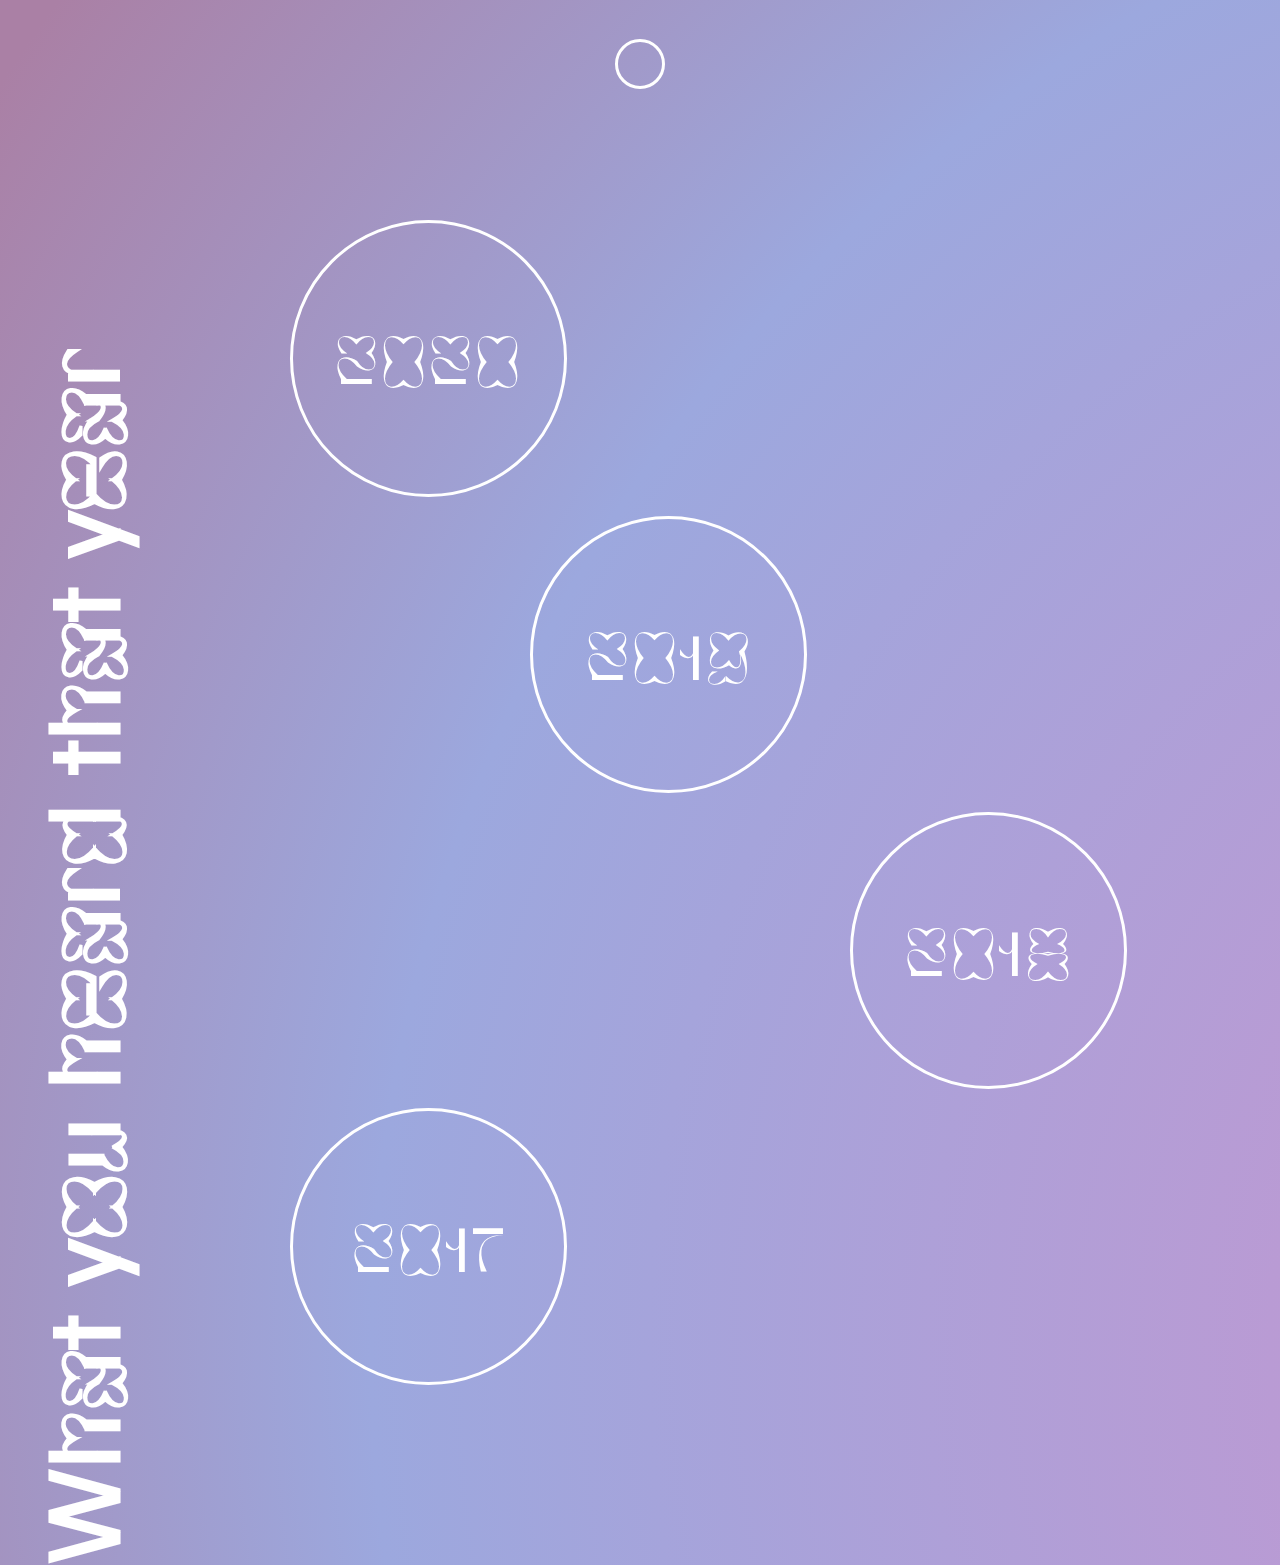
==== index.html @ dc06f679 "Initial Code" ====
<!DOCTYPE html>
<html lang="en">
<head>
    <meta charset="UTF-8">
    <meta name="viewport" content="width=device-width, initial-scale=1.0">
    <link rel="stylesheet" href="style.css">
    <link
    rel="stylesheet"
    href="https://cdnjs.cloudflare.com/ajax/libs/animate.css/4.1.1/animate.min.css"
  />
    <link rel="stylesheet" href="https://use.fontawesome.com/releases/v5.3.1/css/all.css" integrity="sha384-mzrmE5qonljUremFsqc01SB46JvROS7bZs3IO2EmfFsd15uHvIt+Y8vEf7N7fWAU" crossorigin="anonymous">
    <script type="text/javascript" src="script.js" defer></script>
    <title>Music As Culture</title>
</head>
<header>
<div class="searchbar">
    <form>
        <input type="search" onclick="sendToPage();">
        <i class="fa fa-search"></i>
      </form>
</div>
</header>
<body>
    <div class="outercontainer">
        <div class="lefttitle"> <h1> What you heard that year</h1></div>
        <div class="innercontainer">
            <div class="rowone">
                <a href="one.html"><div class="ellipse"> 2020 </div></a>
            </div>
            <div class="rowtwo">
                <a href="one.html"><div class="ellipse "> 2019 </div></a>
            </div>
            <div class="rowthree">
                <a href="one.html"><div class="ellipse "> 2018 </div></a>
            </div>
            <div class="rowfour">
                <a href="one.html"><div class="ellipse "> 2017 </div></a>
            </div>




        </div>

    </div>
    
</body>
</html>
---- style.css ----
html {
height: 100%;
max-width: 100%;
background: radial-gradient(circle,#CB93CE 4%,#9CA8DE 66%, #AA80A5 98%);
    background-size: 300% 300%;
    animation: change 40s ease-in-out infinite;
}

body {
    padding: 0;
    margin: 0;
    height: 100%;
}

/*fonts*/

@font-face {
    font-family: 'Phase-A';
    src: url('../fonts/A-0-100-100.woff2') format('woff2'),
        url('../fonts/A-0-100-100.woff') format('woff');
    font-weight: normal;
    font-style: normal;
    font-display: swap;
}

.lefttitle h1{
font-family: Phase-A;
white-space: nowrap;
color: white;
font-size: 6em;
transform: rotate(-90deg);
position: absolute;
bottom: 0;
margin-left: -5.5em;
}

/* outer container */
.outercontainer {
    display: flex;
    flex-direction: row;
    flex-wrap: nowrap;
    height: 100%;


}


/* left title */
.lefttitle { 
width: 100px;
position: relative;
}

/*inner coontainer*/
.innercontainer{
    display: flex;
    flex-direction: column;
    margin: 2em;
    width: 100%;
}

/*rows*/
.rowone {
    margin-left: 10em;
}
.rowtwo {
    margin-left: 25em;
}
.rowthree {
    margin-left: 45em;
}
.rowfour {
    margin-left: 10em;
}



  /*ellipse */
.ellipse {
    width: 271px;
    height: 271px;
   
    margin: .15em;
    
    border: 3px solid #FFFFFF;
    border-radius: 50%;
    /*text*/
    display: flex;
    justify-content: center;
    align-items: center;
    font-family: Phase-A;
    font-size: 4em;
    color: white;
    }

.ellipse:hover {
    animation: fadeOutUp;
    animation-duration: 2s;
    
}



   
    
/*link*/

a:link {
    text-decoration: none;
}











/* search bar inspired by: https://codepen.io/menelaosly/pen/rZddyb */ 
/*SEARCH BAR BEGINS HERE */
.searchbar {
    display: flex;
    margin: 4em;
}

form{
    position: relative;
    top: 50%;
    left: 50%;
    transform: translate(-50%,-50%);
    transition: all 1s;
    width: 50px;
    height: 50px;
   
    box-sizing: border-box;
    border-radius: 25px;
    border: 3px solid white;
    padding: 5px;
}

input{
    position: absolute;
    top: 0;
    left: 0;
    width: 100%;;
    height: 42.5px;
    line-height: 30px;
    outline: 0;
    border: 0;
    display: none;
    font-size: 1em;
    border-radius: 20px;
    padding: 0 20px;
}

.fa{
    box-sizing: border-box;
    padding: 10px;
    width: 42.5px;
    height: 42.5px;
    position: absolute;
    top: 0;
    right: 0;
    border-radius: 50%;
    color: #ffffff;
    text-align: center;
    font-size: 1.2em;
    transition: all 1s;
}

form:hover{
    width: 200px;
    cursor: pointer;
}

form:hover input{
    display: block;
    background-color: rgb(103, 75, 215, .1);
    color: white;
}

form:hover .fa{
    background: #674bd7;
    color: white;
}

/*SEARCH BAR ENDS HERE */


/* animation */
@keyframes change {
    0% {
    background-position: 0 50%;
  }
    50% {
      background-position: 100% 50%;
    }
    100% {
      background-position: 0 50%;
  
      } }
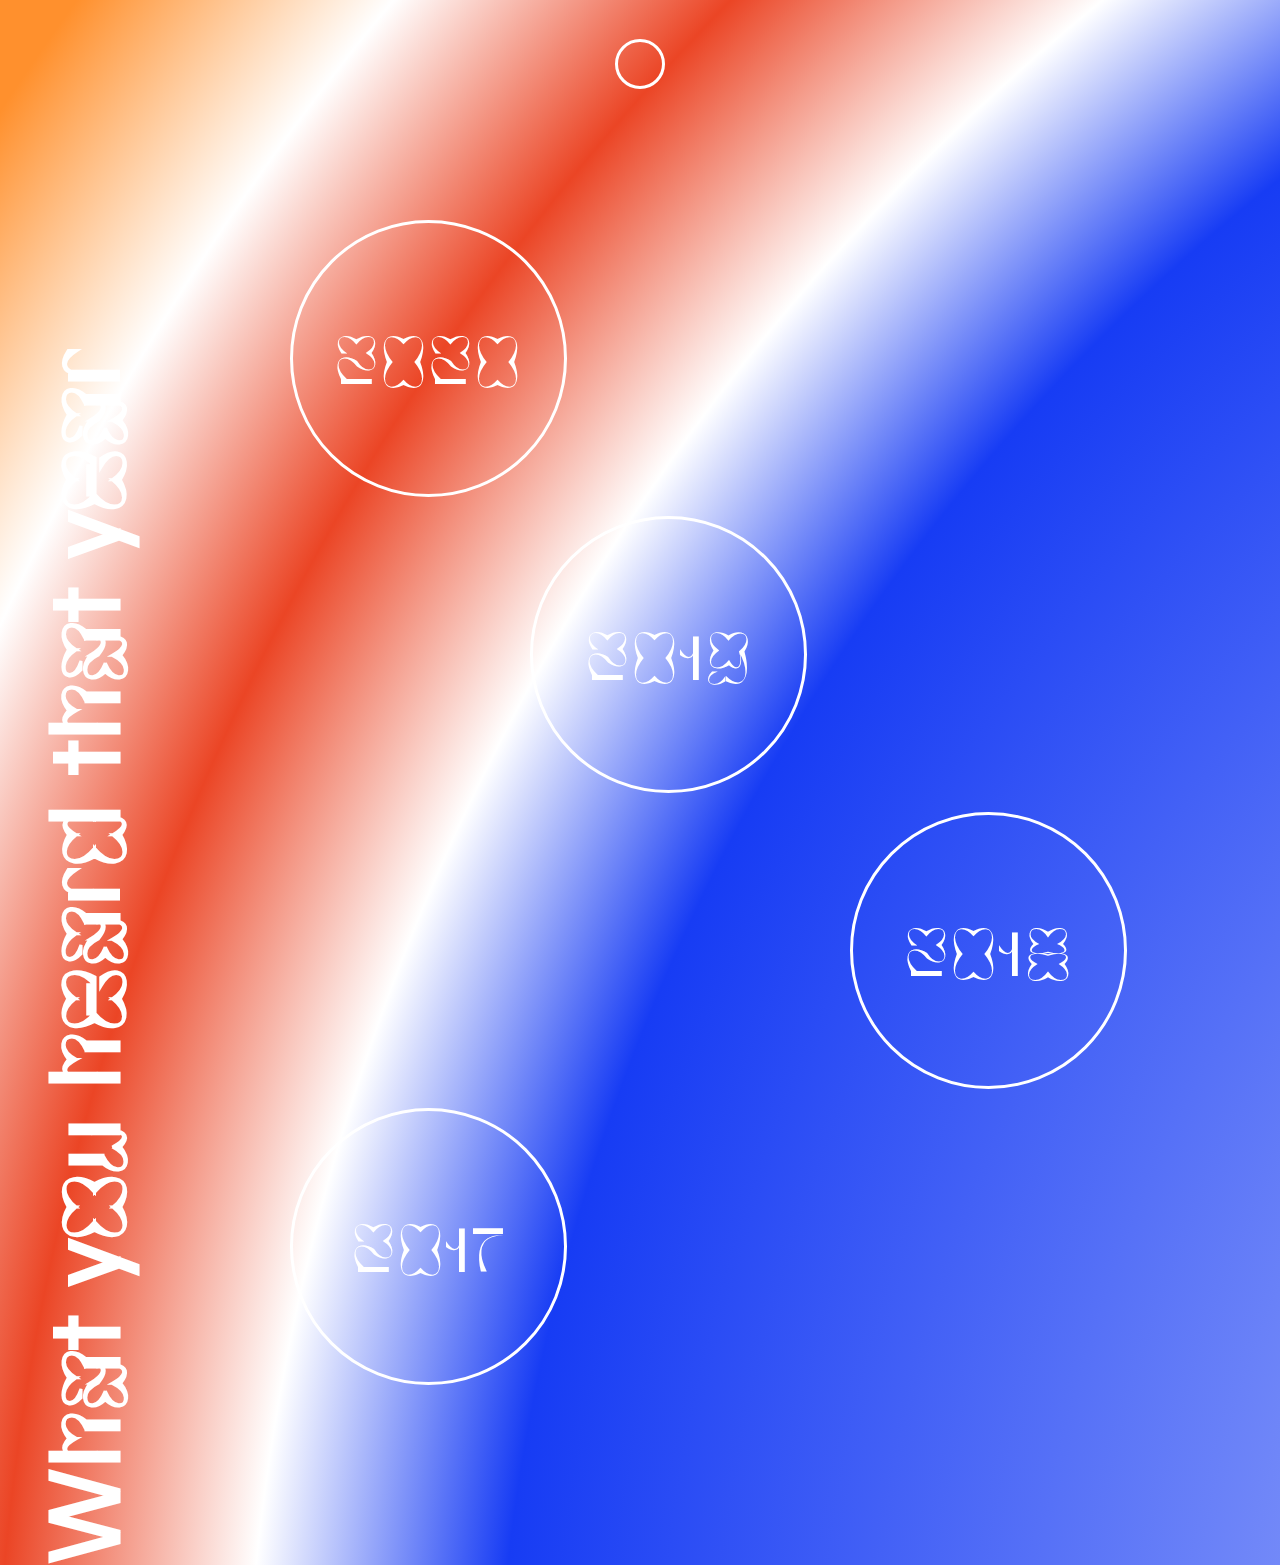
==== commit 3a8344e8: "Functional Javascript Now!" ====
--- a/index.html
+++ b/index.html
@@ -15,7 +15,7 @@
 <header>
 <div class="searchbar">
     <form>
-        <input type="search" onclick="sendToPage();">
+        <input type="search" onclick="sendToPage();" class id= "search">
         <i class="fa fa-search"></i>
       </form>
 </div>
@@ -25,10 +25,10 @@
         <div class="lefttitle"> <h1> What you heard that year</h1></div>
         <div class="innercontainer">
             <div class="rowone">
-                <a href="one.html"><div class="ellipse"> 2020 </div></a>
+                <a href="pages/2020/2020.html"><div class="ellipse"> 2020 </div></a>
             </div>
             <div class="rowtwo">
-                <a href="one.html"><div class="ellipse "> 2019 </div></a>
+                <a href="2020.html"><div class="ellipse "> 2019 </div></a>
             </div>
             <div class="rowthree">
                 <a href="one.html"><div class="ellipse "> 2018 </div></a>
--- a/style.css
+++ b/style.css
@@ -1,8 +1,8 @@
 html {
 height: 100%;
 max-width: 100%;
-background: radial-gradient(circle,#CB93CE 4%,#9CA8DE 66%, #AA80A5 98%);
-    background-size: 300% 300%;
+background: radial-gradient(circle,#ffffff 4%,#173CF4 66%, #ffffff, #EB4525, #ffffff, #FF902D 98%);
+    background-size: 400% 400%;
     animation: change 40s ease-in-out infinite;
 }
 
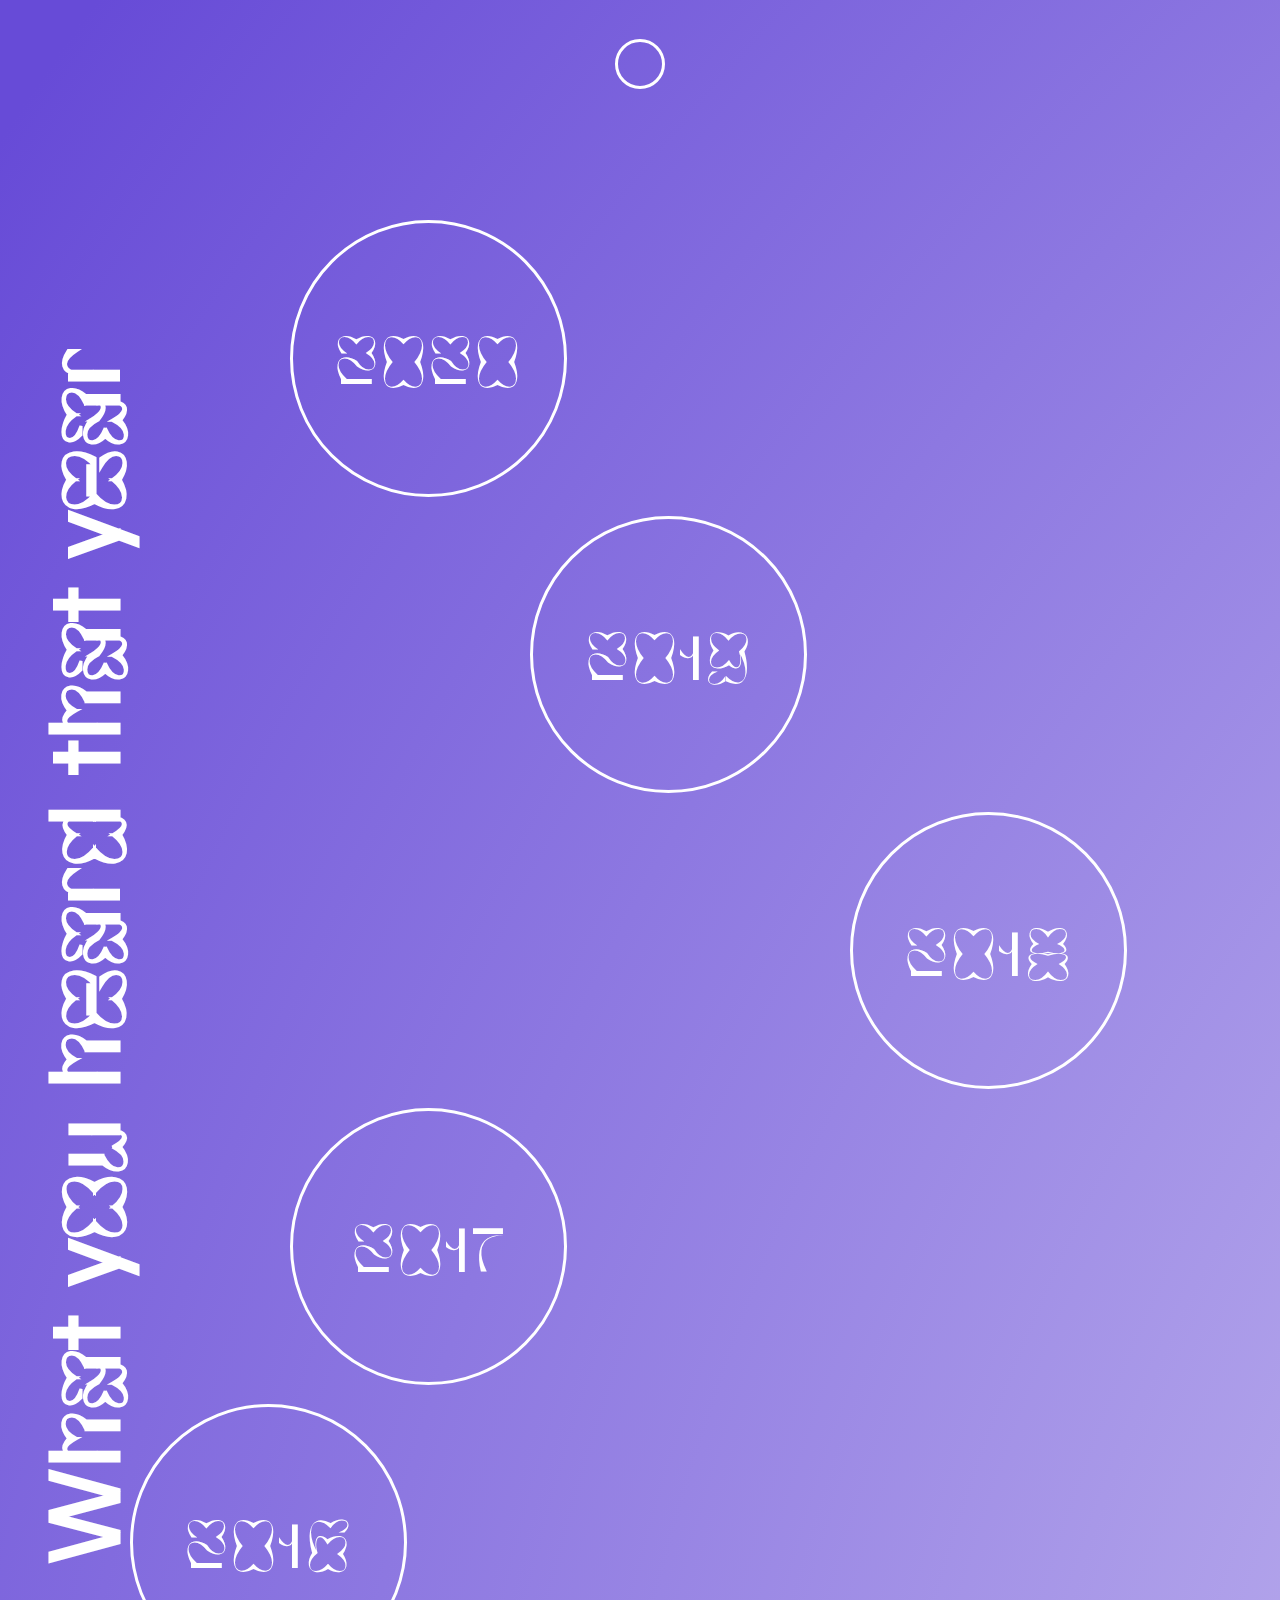
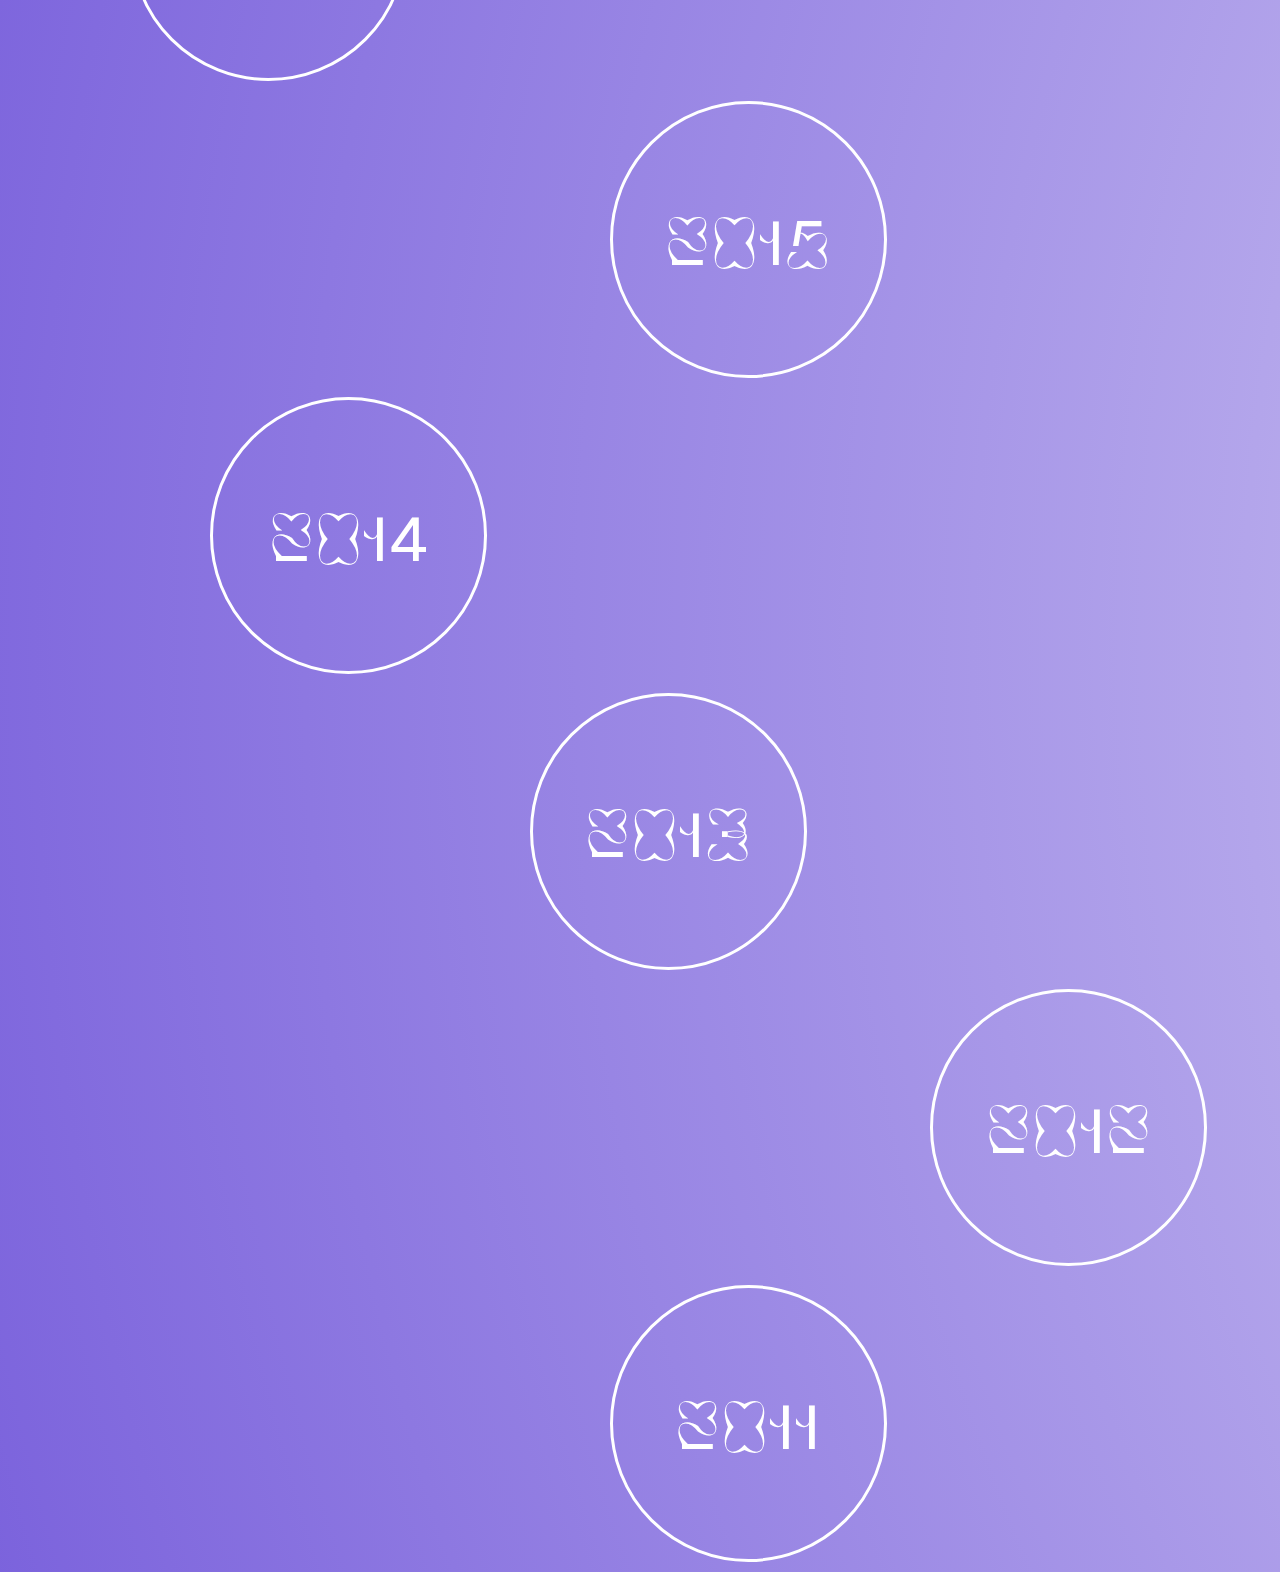
==== commit 7482d6dc: "page updates" ====
--- a/index.html
+++ b/index.html
@@ -15,7 +15,7 @@
 <header>
 <div class="searchbar">
     <form>
-        <input type="search" onclick="sendToPage();" class id= "search">
+        <input type="search" class id= "search">
         <i class="fa fa-search"></i>
       </form>
 </div>
@@ -28,14 +28,33 @@
                 <a href="pages/2020/2020.html"><div class="ellipse"> 2020 </div></a>
             </div>
             <div class="rowtwo">
-                <a href="2020.html"><div class="ellipse "> 2019 </div></a>
+                <a href="pages/2019/2019.html"><div class="ellipse "> 2019 </div></a>
             </div>
             <div class="rowthree">
-                <a href="one.html"><div class="ellipse "> 2018 </div></a>
+                <a href="pages/2018/2018.html"><div class="ellipse "> 2018 </div></a>
             </div>
             <div class="rowfour">
-                <a href="one.html"><div class="ellipse "> 2017 </div></a>
+                <a href="pages/2017/2017.html"><div class="ellipse "> 2017 </div></a>
             </div>
+            <div class="rowfive">
+                <a href="pages/2016/2016.html"><div class="ellipse "> 2016 </div></a>
+            </div>
+            <div class="rowsix">
+                <a href="pages/2015/2015.html"><div class="ellipse "> 2015 </div></a>
+            </div>
+            <div class="rowseven">
+                <a href="pages/2014/2014.html"><div class="ellipse "> 2014 </div></a>
+            </div>
+            <div class="roweight">
+                <a href="pages/2013/2013.html"><div class="ellipse "> 2013 </div></a>
+            </div>
+            <div class="rownine">
+                <a href="pages/2012/2012.html"><div class="ellipse "> 2012 </div></a>
+            </div>
+            <div class="rowten">
+                <a href="pages/2011/2011.html"><div class="ellipse "> 2011 </div></a>
+            </div>
+
 
 
 
--- a/style.css
+++ b/style.css
@@ -1,9 +1,10 @@
 html {
 height: 100%;
 max-width: 100%;
-background: radial-gradient(circle,#ffffff 4%,#173CF4 66%, #ffffff, #EB4525, #ffffff, #FF902D 98%);
-    background-size: 400% 400%;
-    animation: change 40s ease-in-out infinite;
+/*background: radial-gradient(circle,#ffffff 4%,#173CF4 20%, #ffffff 40%, #EB4525 60%, #ffffff 80%, #FF902D 99%);*/
+background: radial-gradient(circle, #ffffff 2%, #674bd7 98%);
+background-size: 500% 500%;
+animation: change 60s ease-in-out infinite;
 }
 
 body {
@@ -72,8 +73,24 @@
 .rowfour {
     margin-left: 10em;
 }
-
-
+.rowsix {
+    margin-left: 30em;
+}
+.rowseven {
+    margin-left: 5em;
+}
+.roweight {
+    margin-left: 25em;
+}
+.rownine {
+    margin-left: 50em;
+}
+.rowten {
+    margin-left: 30em;
+}
+.roweleven {
+    margin-left: 5em;
+}
 
   /*ellipse */
 .ellipse {
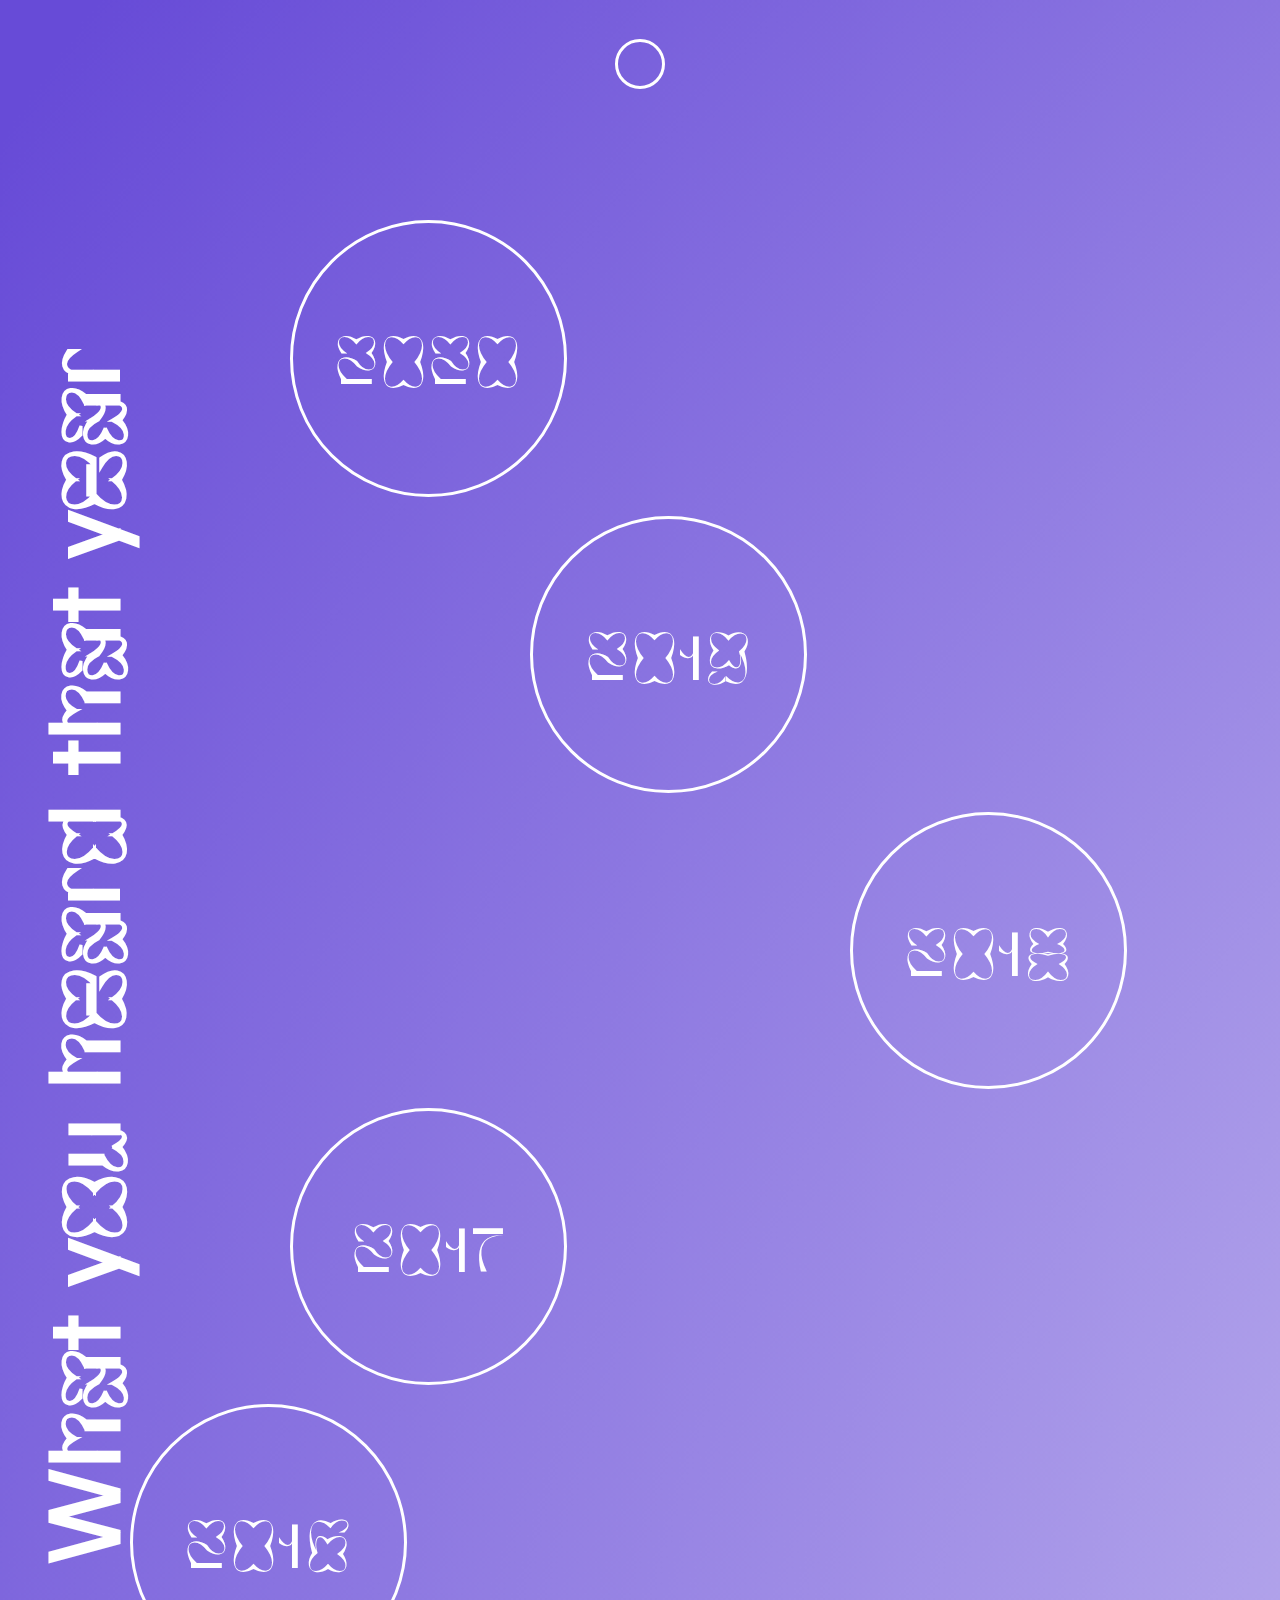
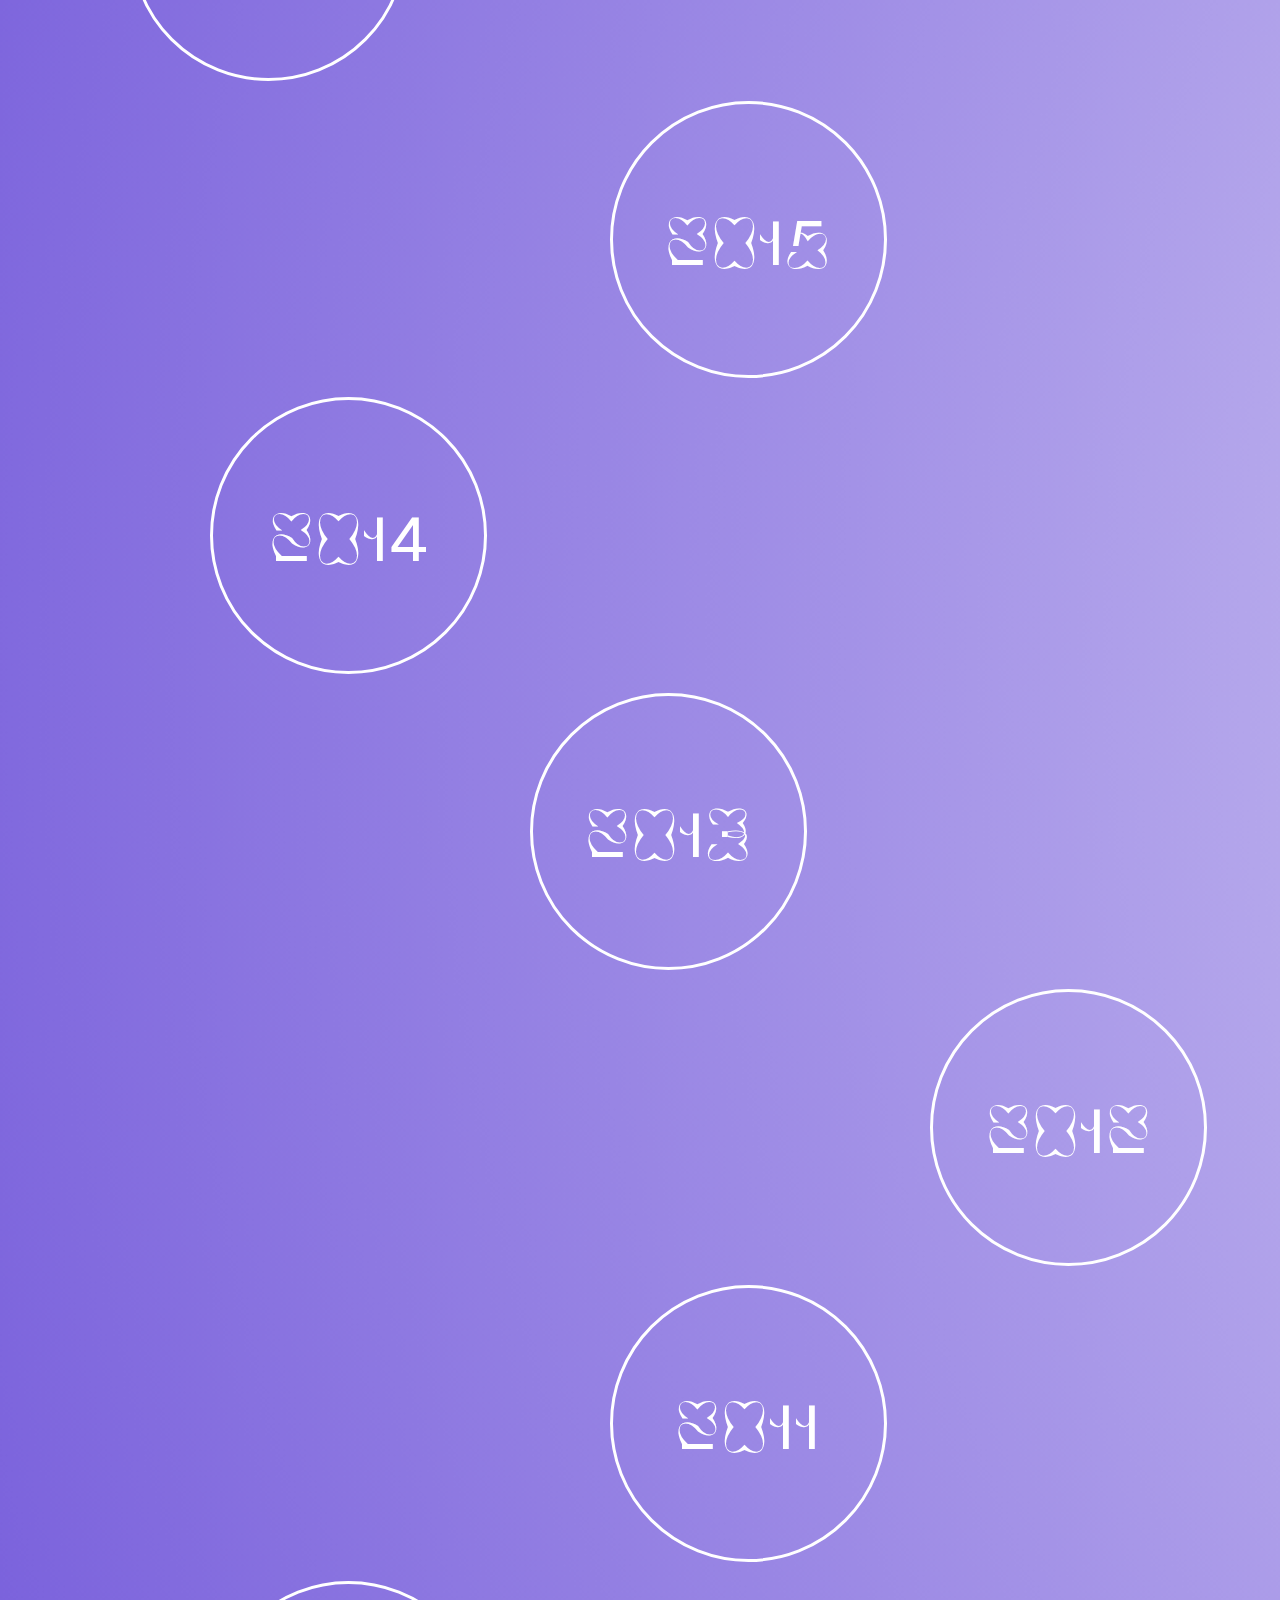
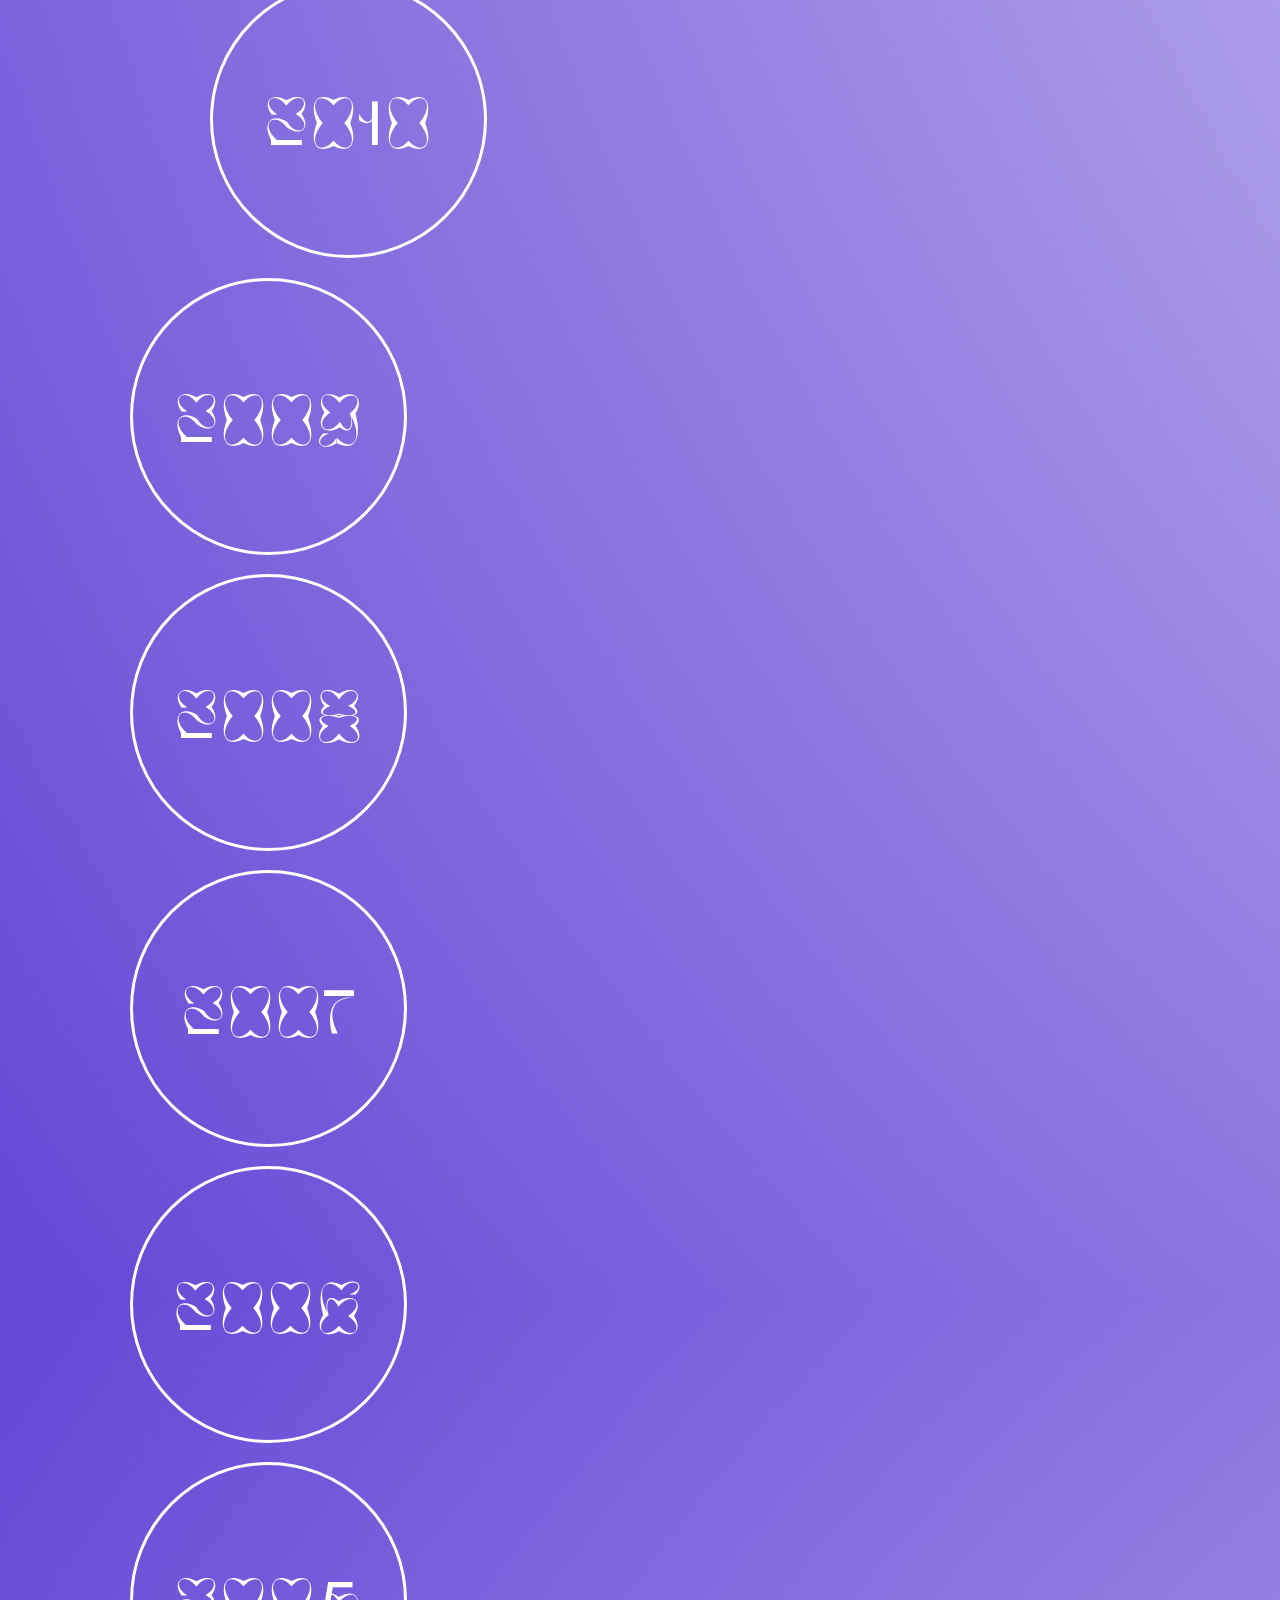
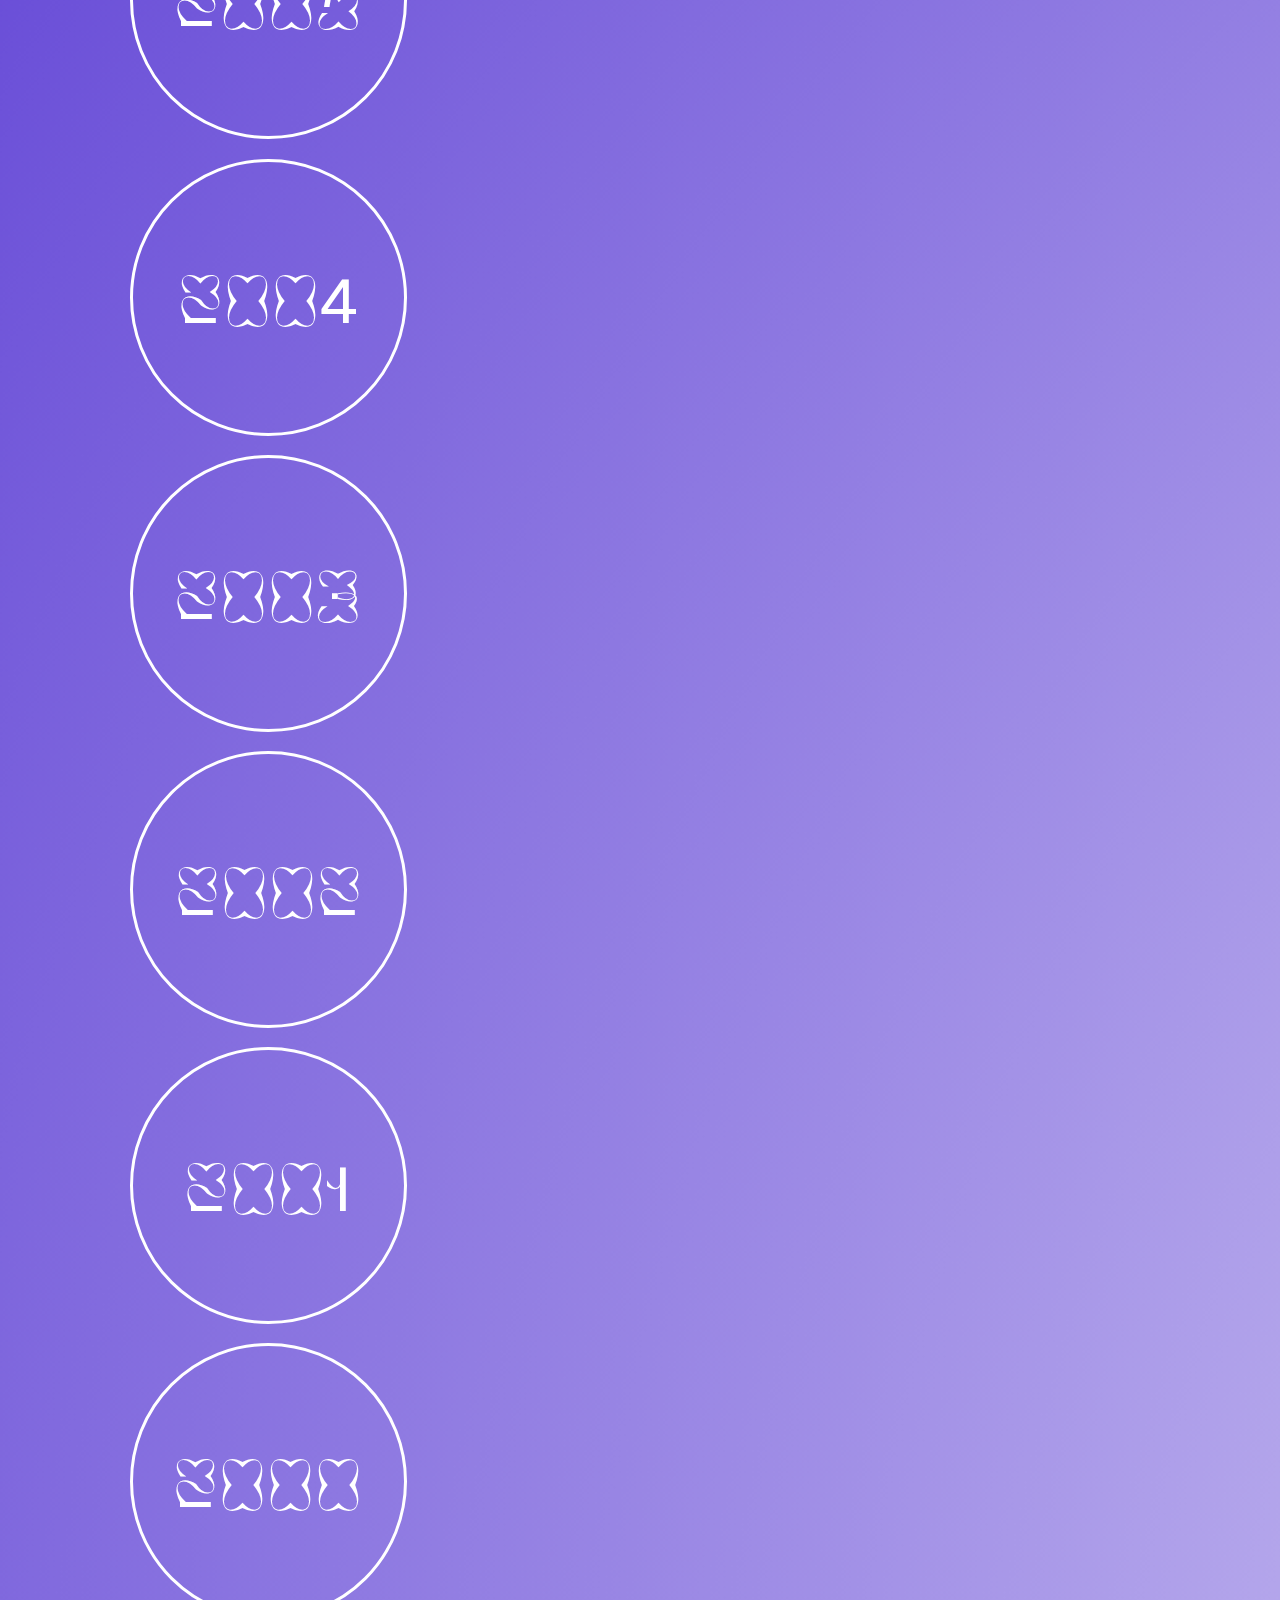
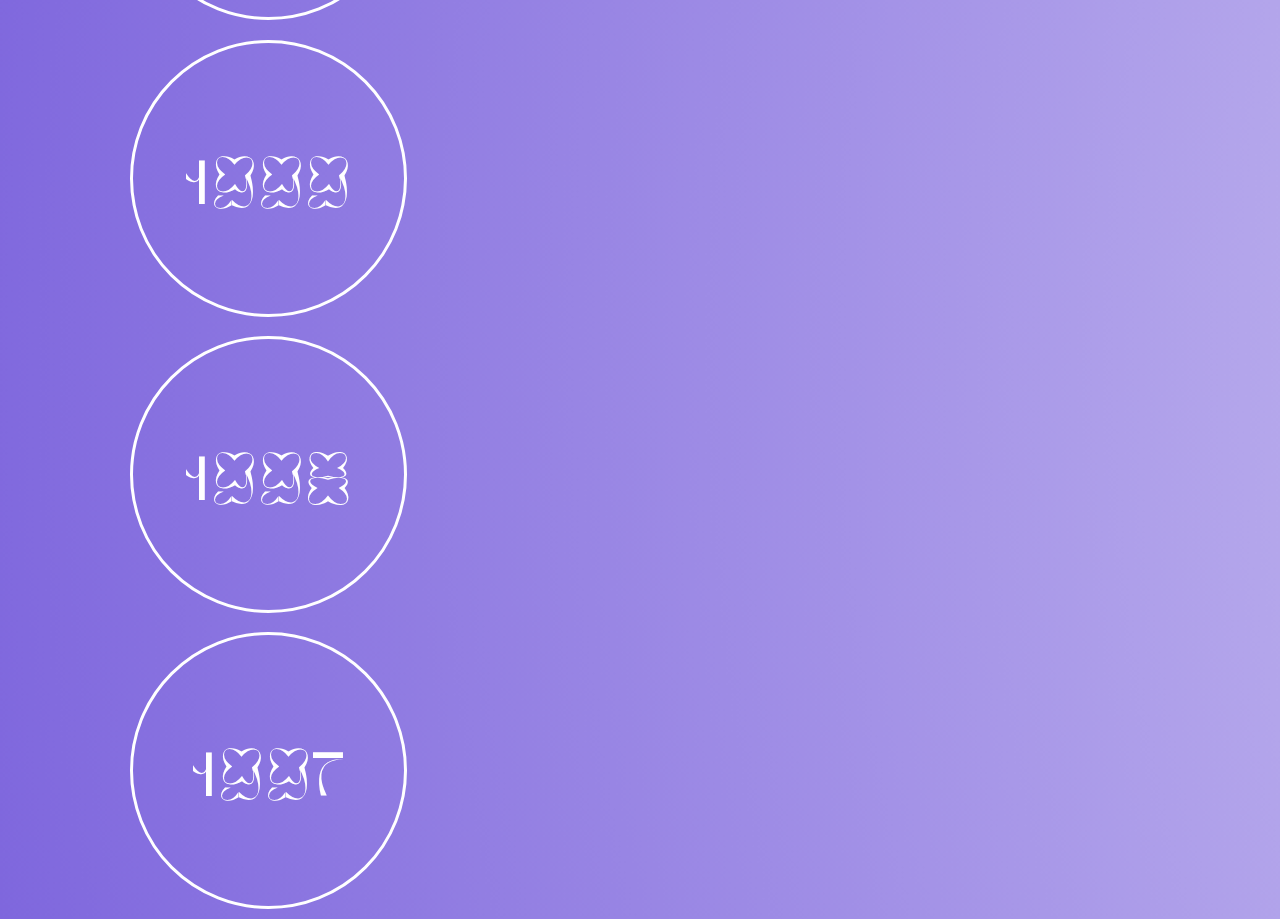
==== commit 9992aa93: "two decades done" ====
--- a/index.html
+++ b/index.html
@@ -54,6 +54,50 @@
             <div class="rowten">
                 <a href="pages/2011/2011.html"><div class="ellipse "> 2011 </div></a>
             </div>
+            <div class="roweleven">
+                <a href="pages/2010/2010.html"><div class="ellipse "> 2010 </div></a>
+            </div>
+            <div class="rowtwelve">
+                <a href="pages/2009/2009.html"><div class="ellipse "> 2009 </div></a>
+            </div>
+            <div class="rowthirteen">
+                <a href="pages/2008/2008.html"><div class="ellipse "> 2008 </div></a>
+            </div>
+            <div class="rowfourteen">
+                <a href="pages/2007/2007.html"><div class="ellipse "> 2007 </div></a>
+            </div>
+            <div class="rowfifteen">
+                <a href="pages/2006/2006.html"><div class="ellipse "> 2006 </div></a>
+            </div>
+            <div class="rowsixteen">
+                <a href="pages/2005/2005.html"><div class="ellipse "> 2005 </div></a>
+            </div>
+            <div class="rowseventeen">
+                <a href="pages/2004/2004.html"><div class="ellipse "> 2004 </div></a>
+            </div>
+            <div class="roweighteen">
+                <a href="pages/2003/2003.html"><div class="ellipse "> 2003 </div></a>
+            </div>
+            <div class="rownineteen">
+                <a href="pages/2002/2002.html"><div class="ellipse "> 2002 </div></a>
+            </div>
+            <div class="rowtwenty">
+                <a href="pages/2001/2001.html"><div class="ellipse "> 2001 </div></a>
+            </div>
+            <div class="rowtwentyone">
+                <a href="pages/2000/2000.html"><div class="ellipse "> 2000 </div></a>
+            </div>
+            <div class="rowtwentytwo">
+                <a href="pages/1999/1999.html"><div class="ellipse "> 1999 </div></a>
+            </div>
+            <div class="rowtwentythree">
+                <a href="pages/1998/1998.html"><div class="ellipse "> 1998 </div></a>
+            </div>
+            <div class="rowtwentyfour">
+                <a href="pages/1997/1997.html"><div class="ellipse "> 1997 </div></a>
+            </div>
+
+
 
 
 
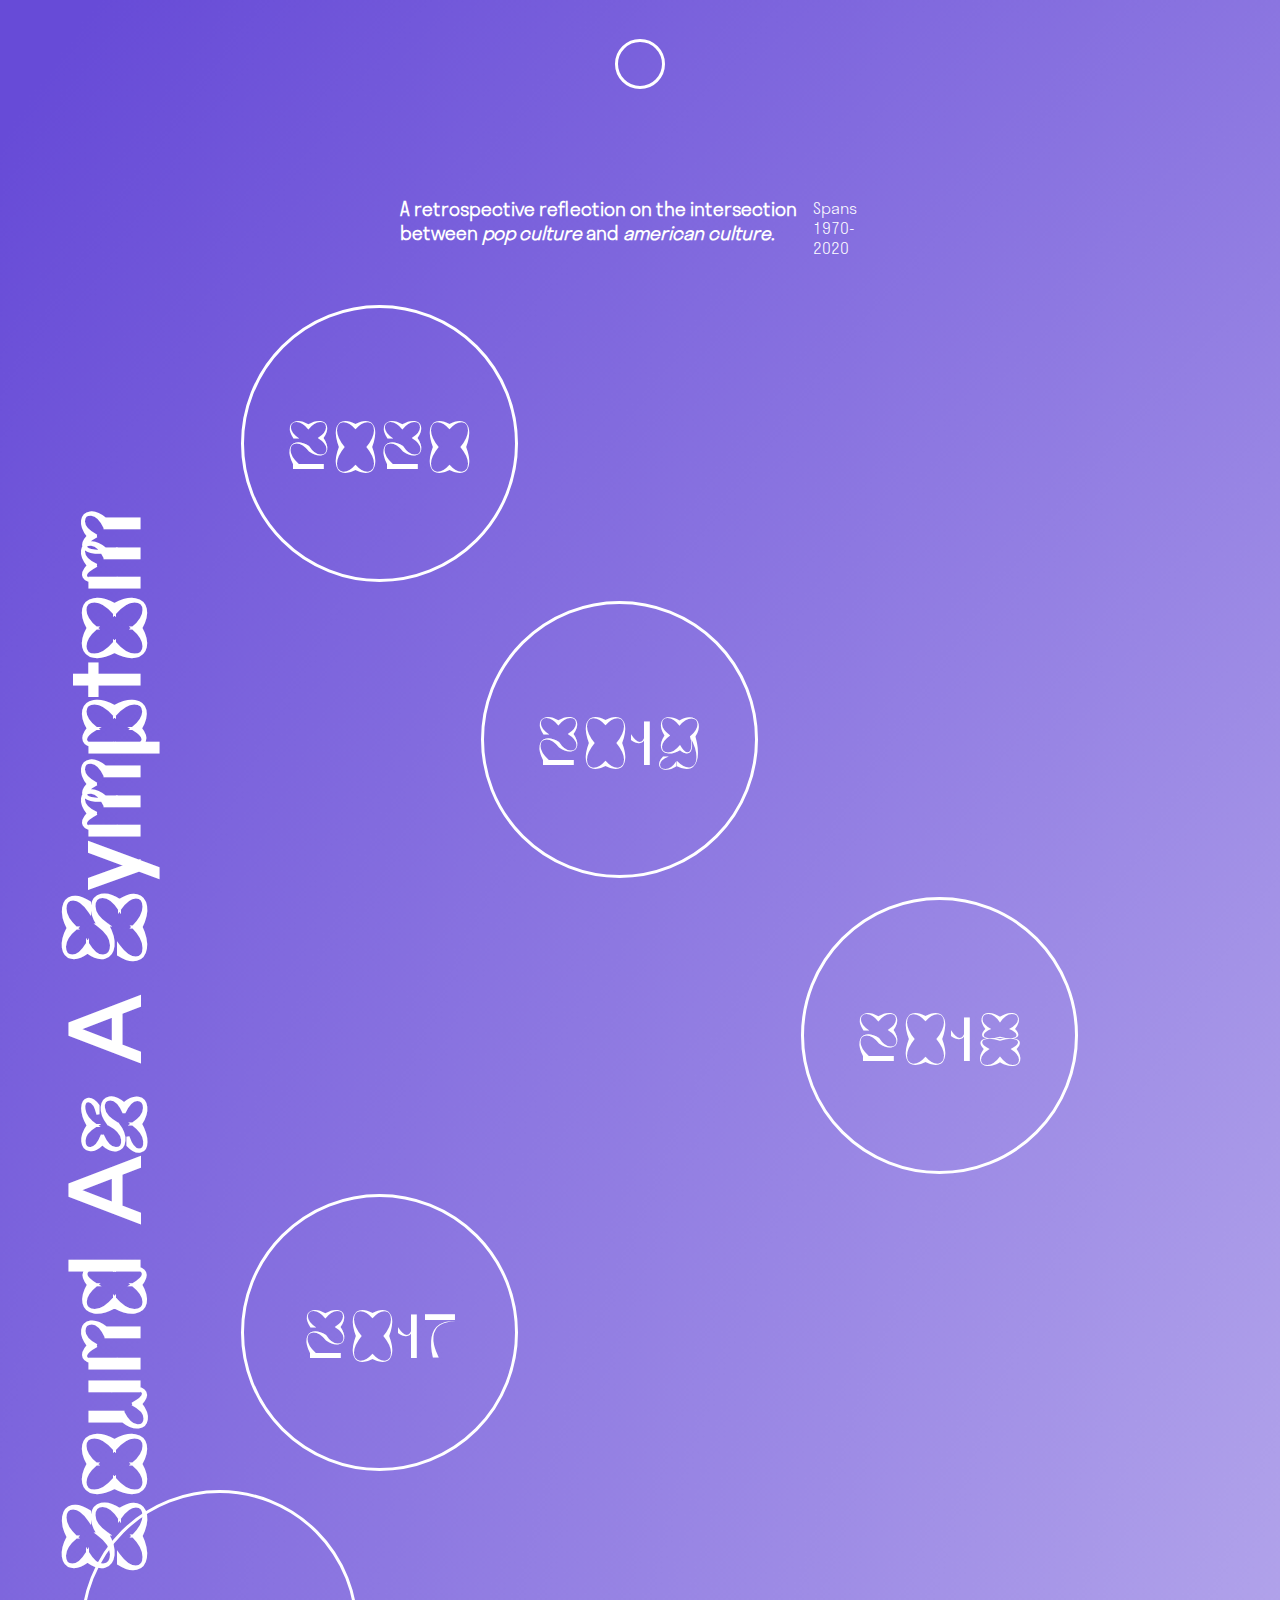
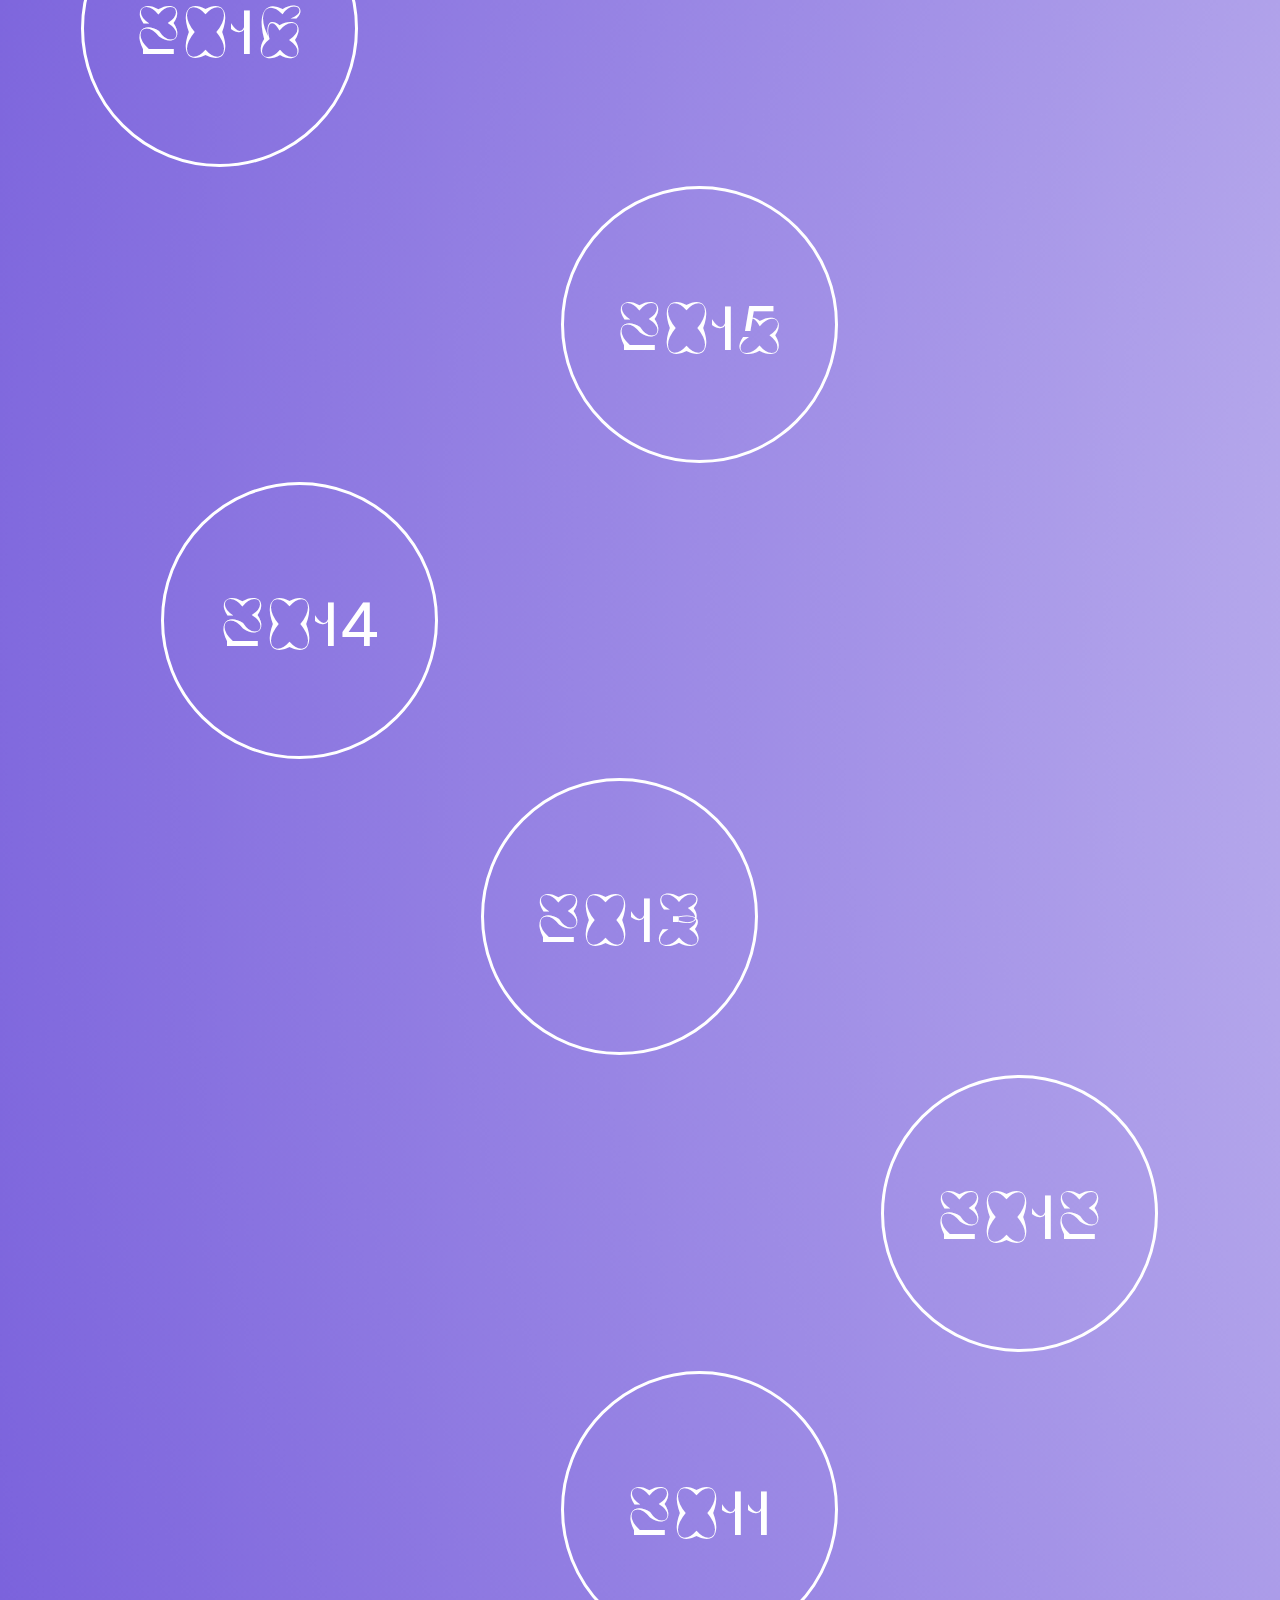
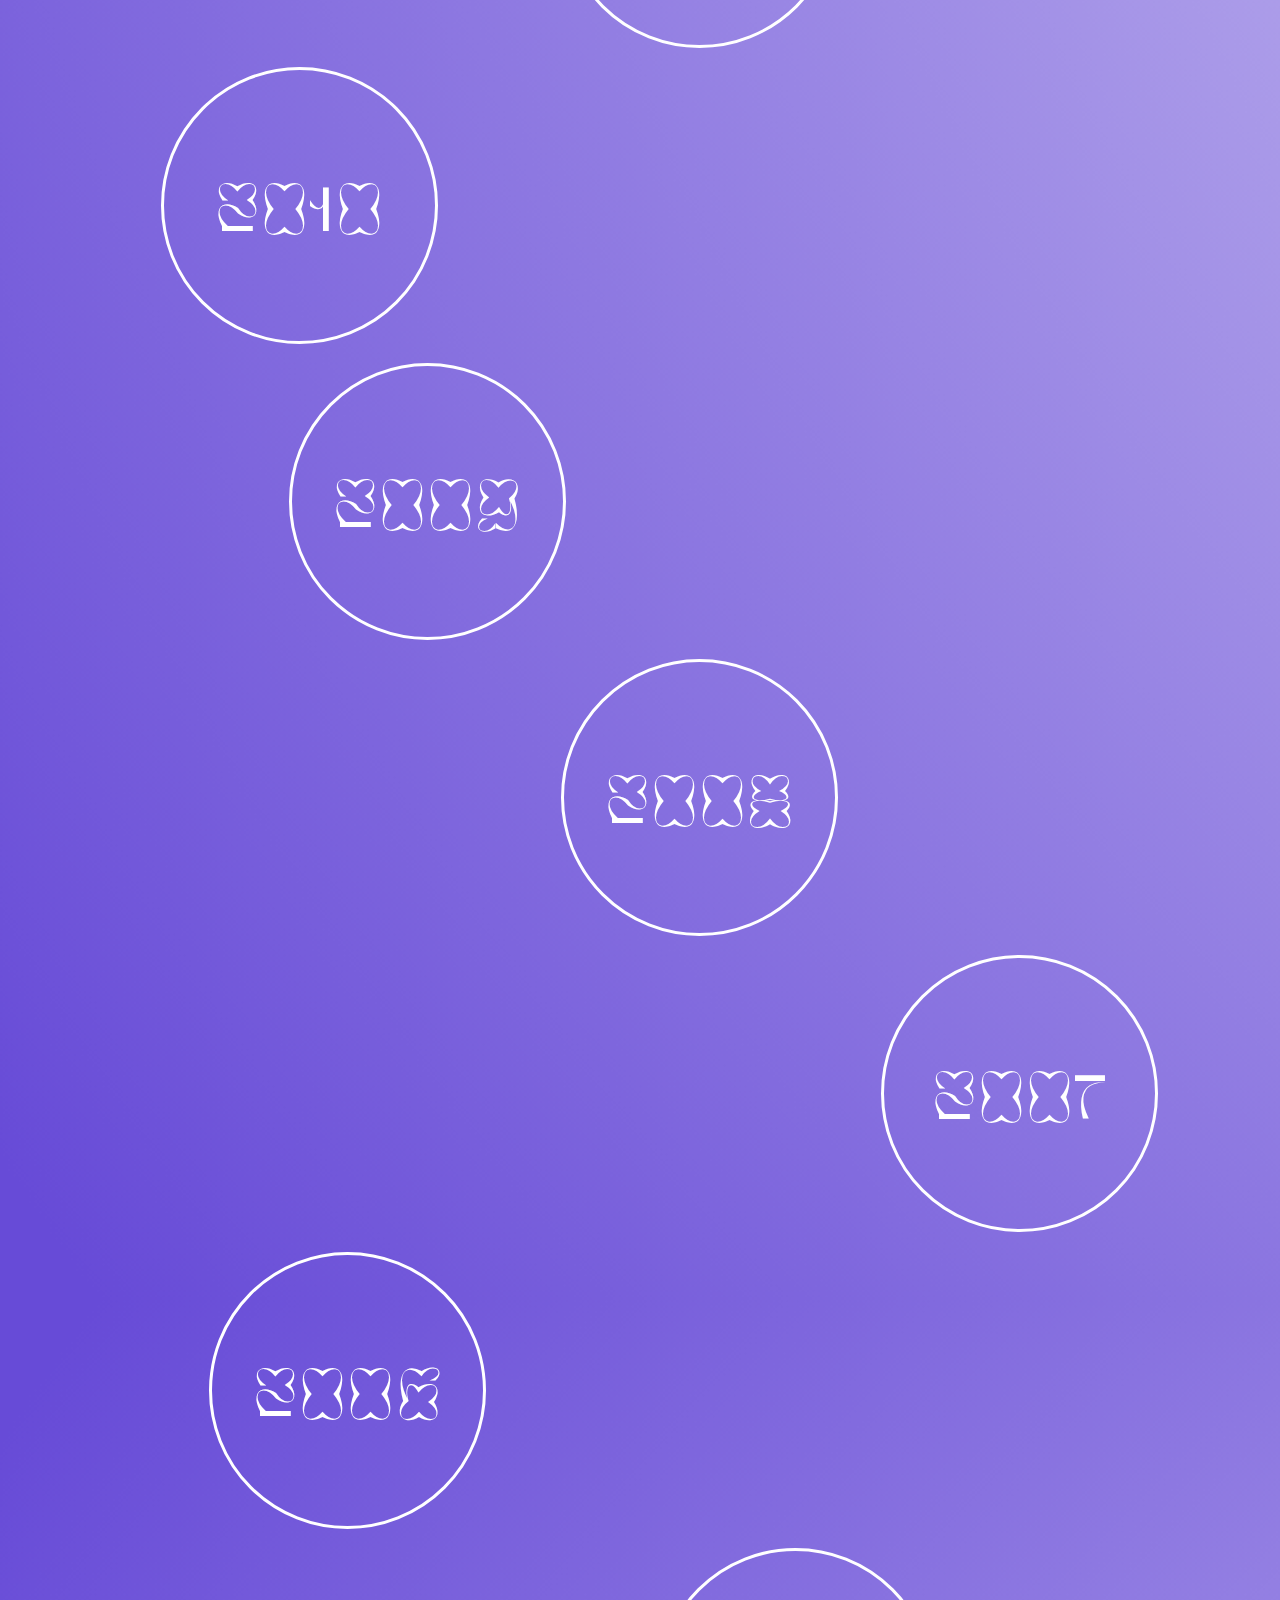
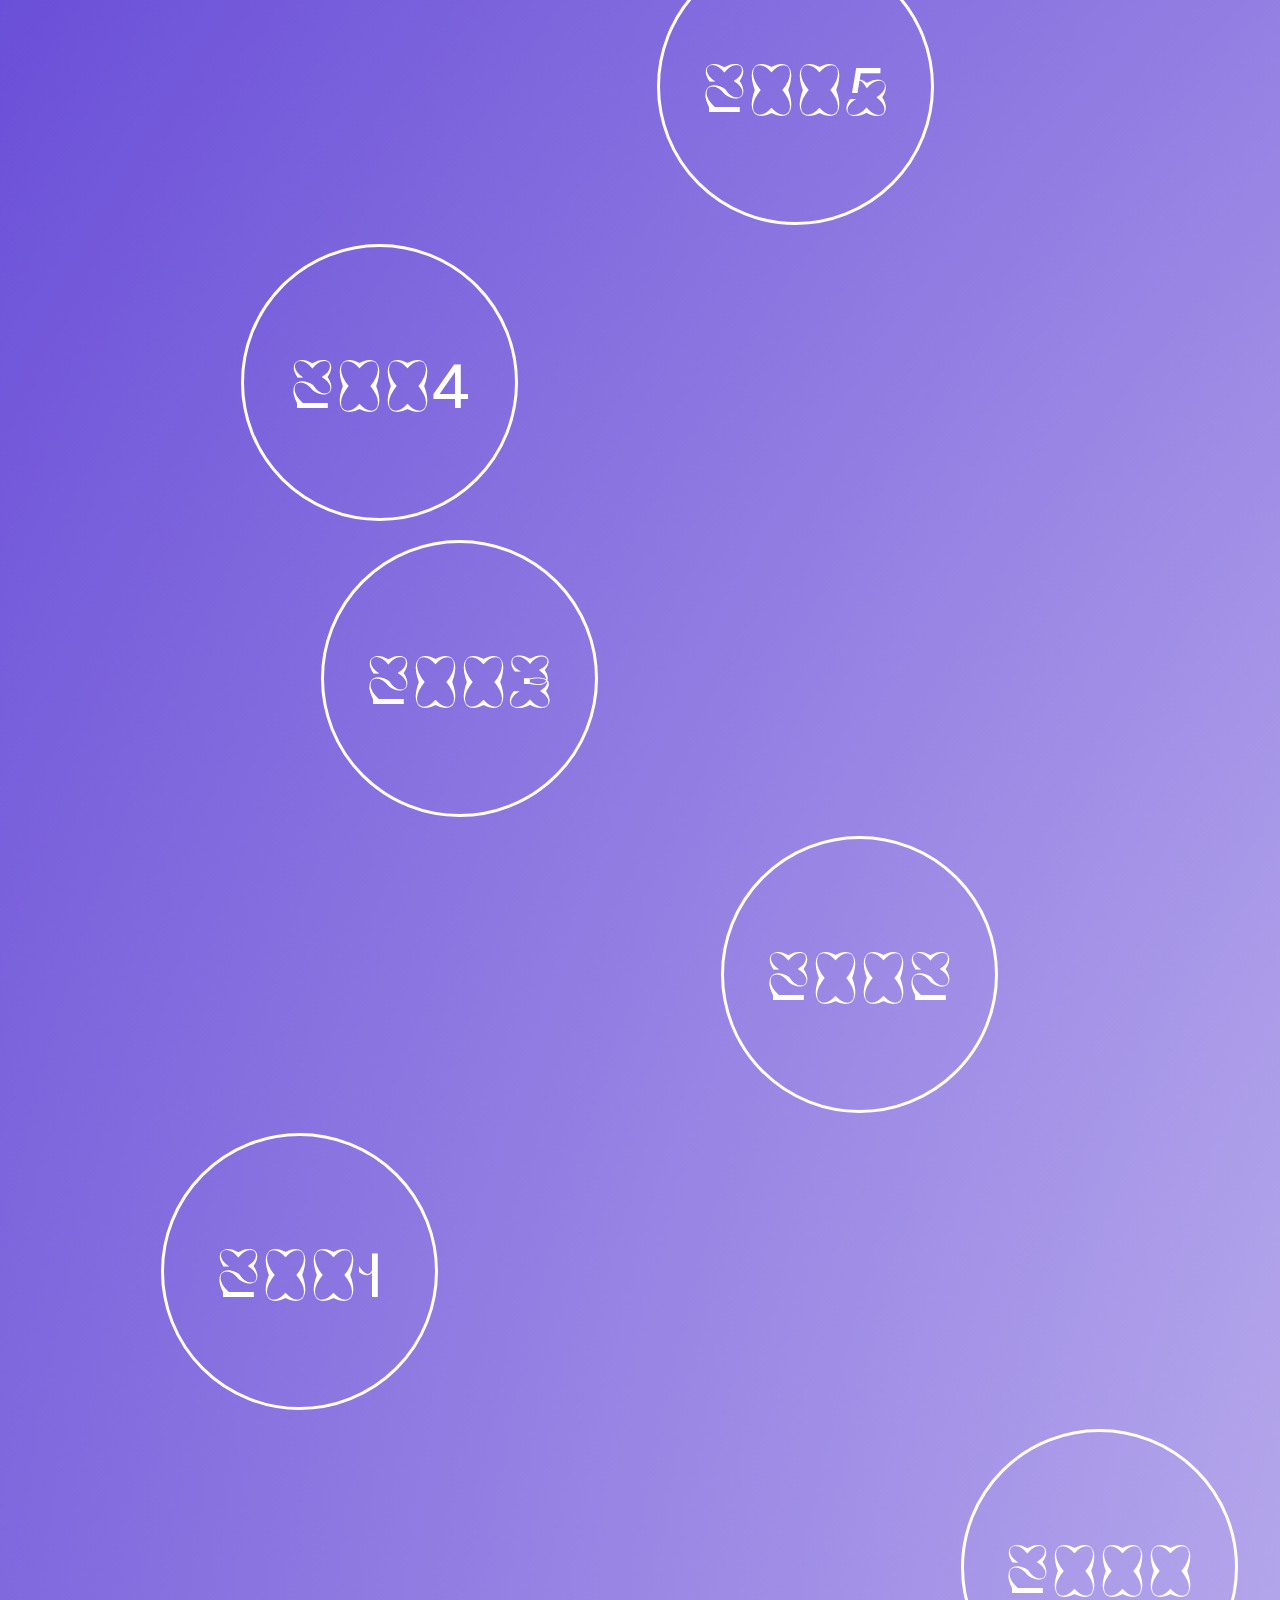
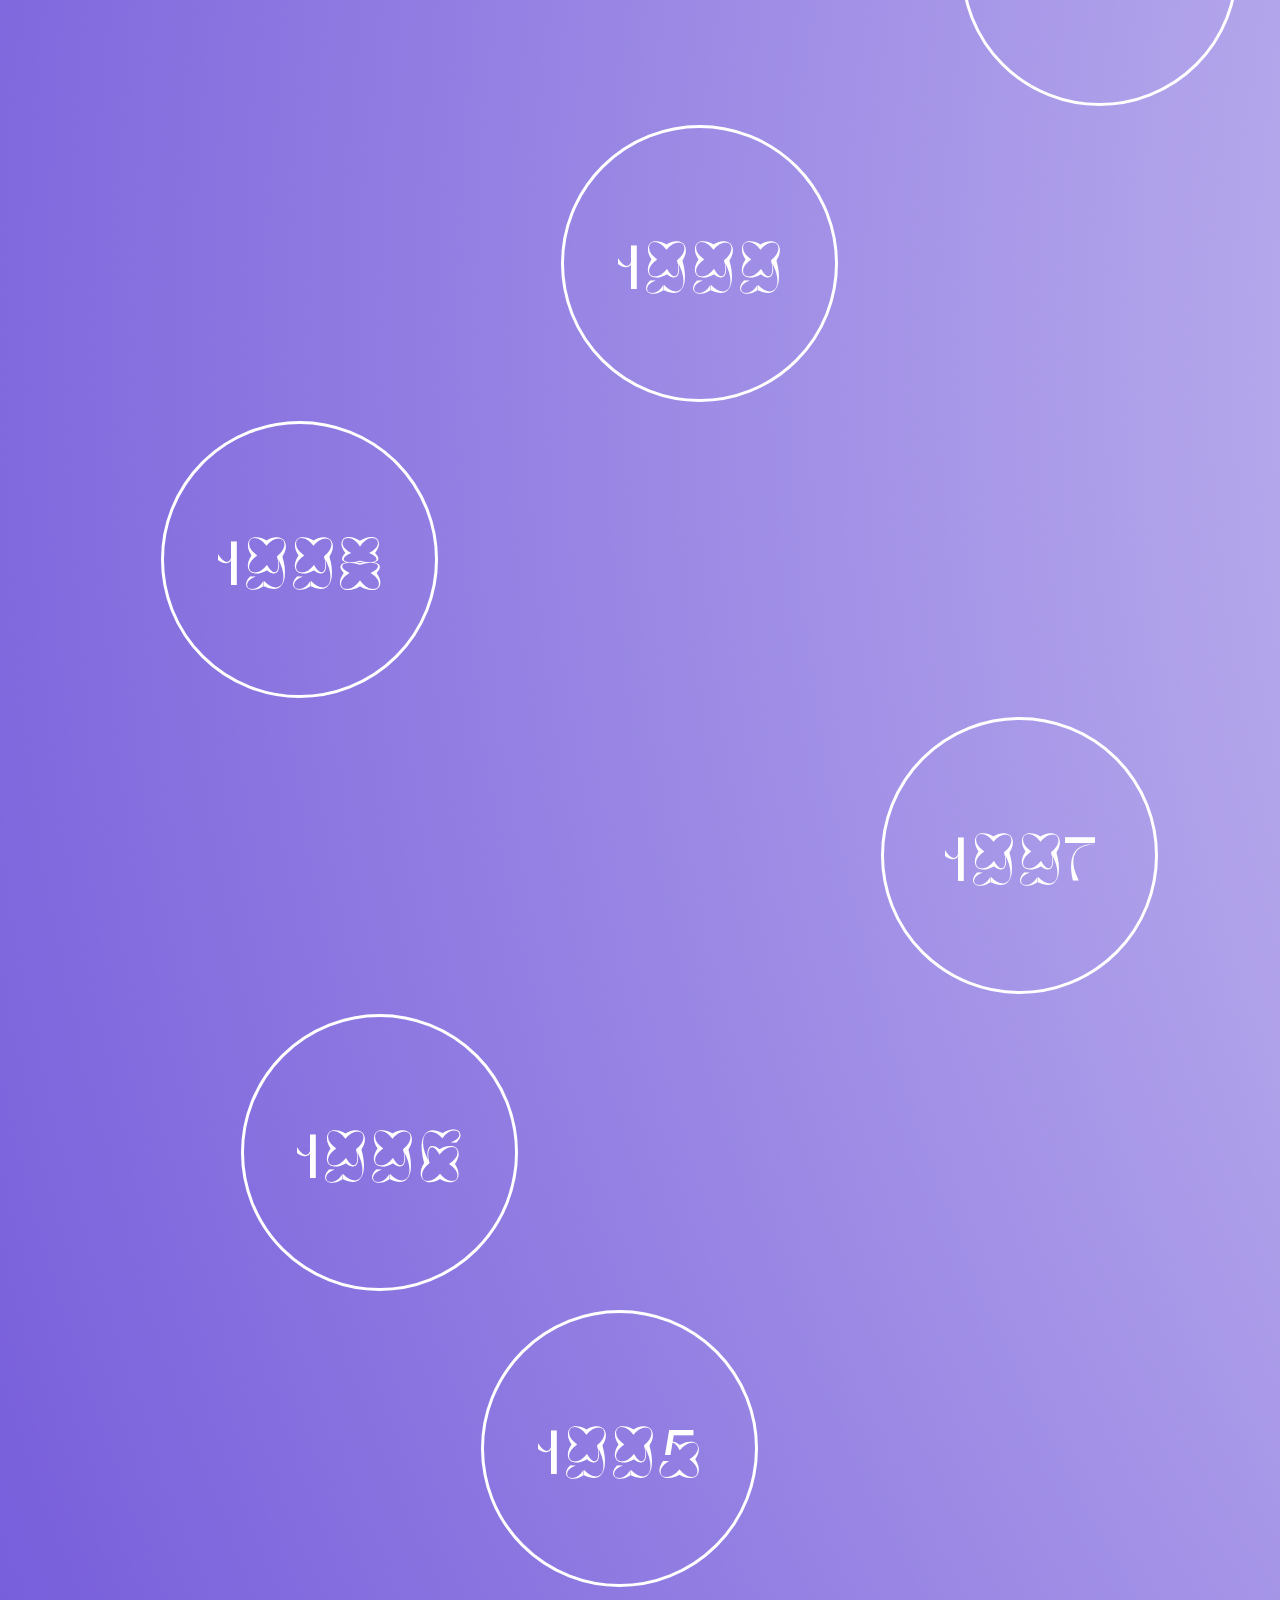
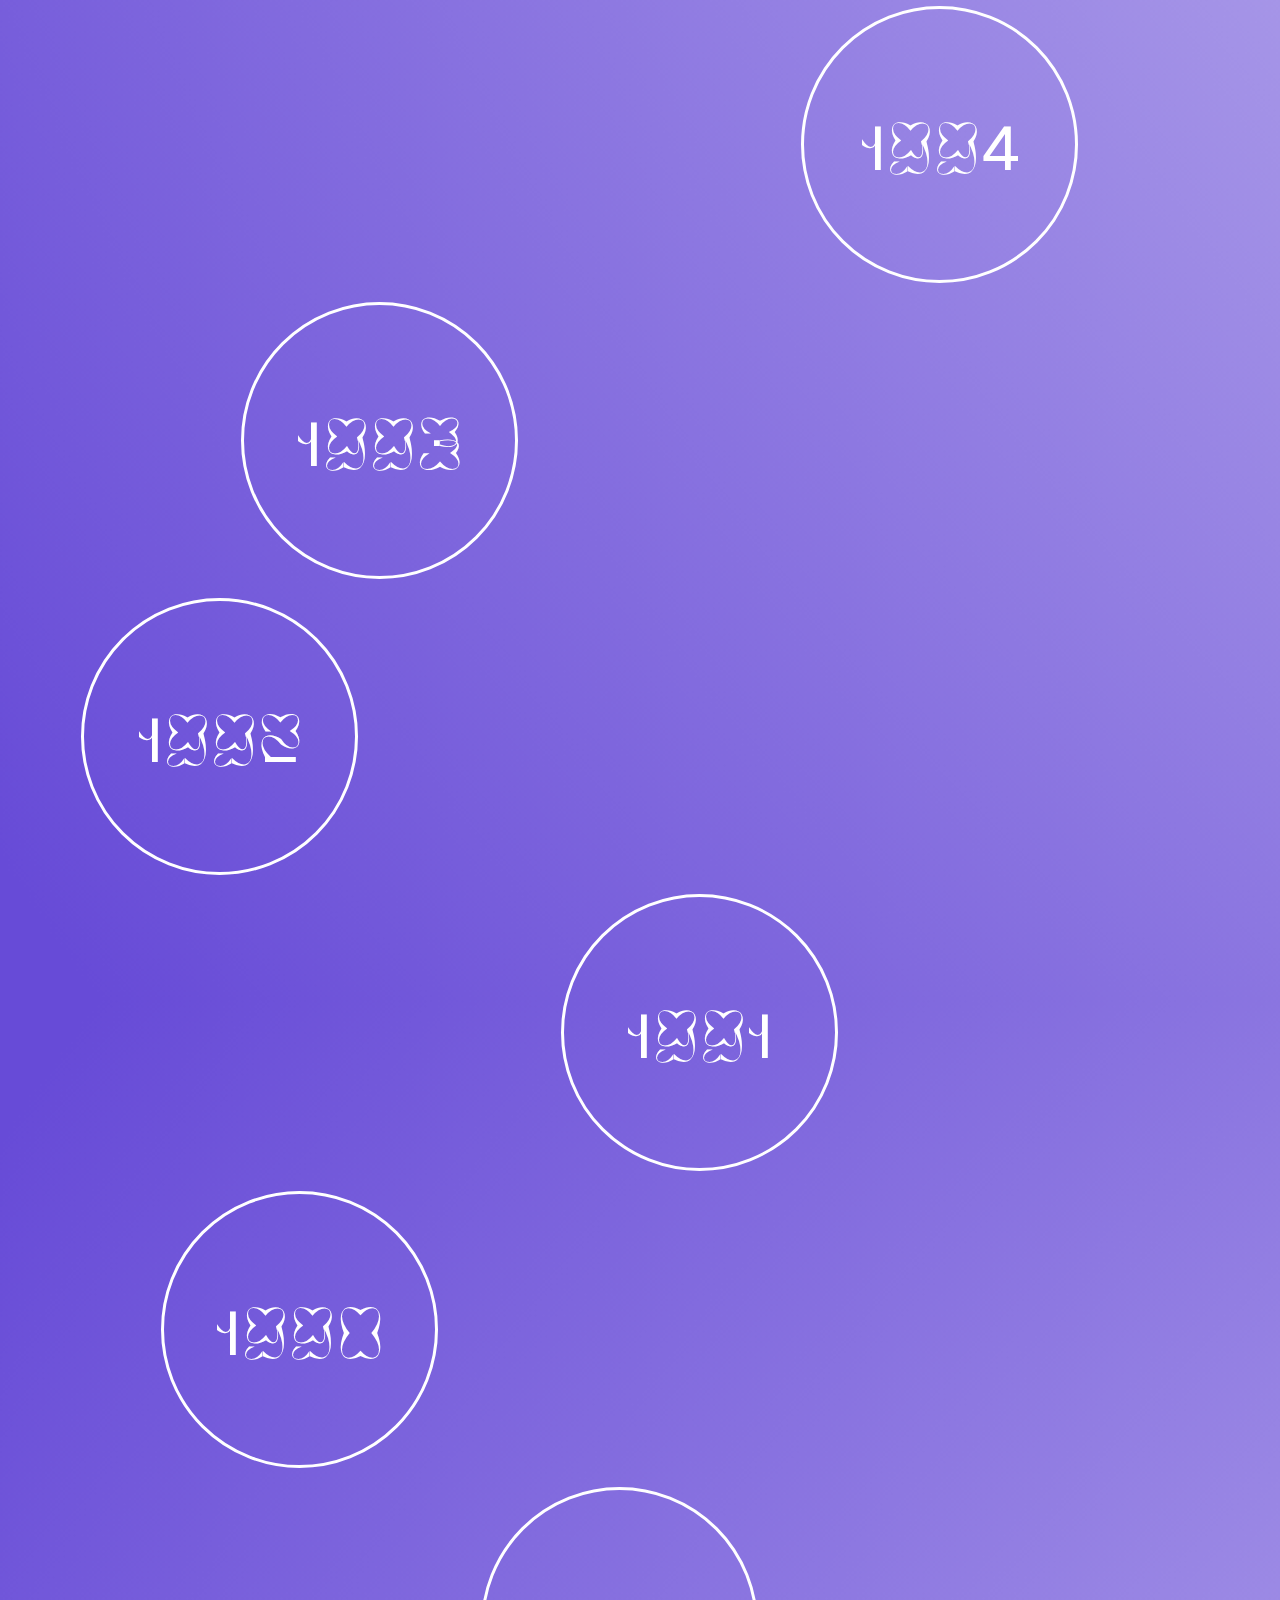
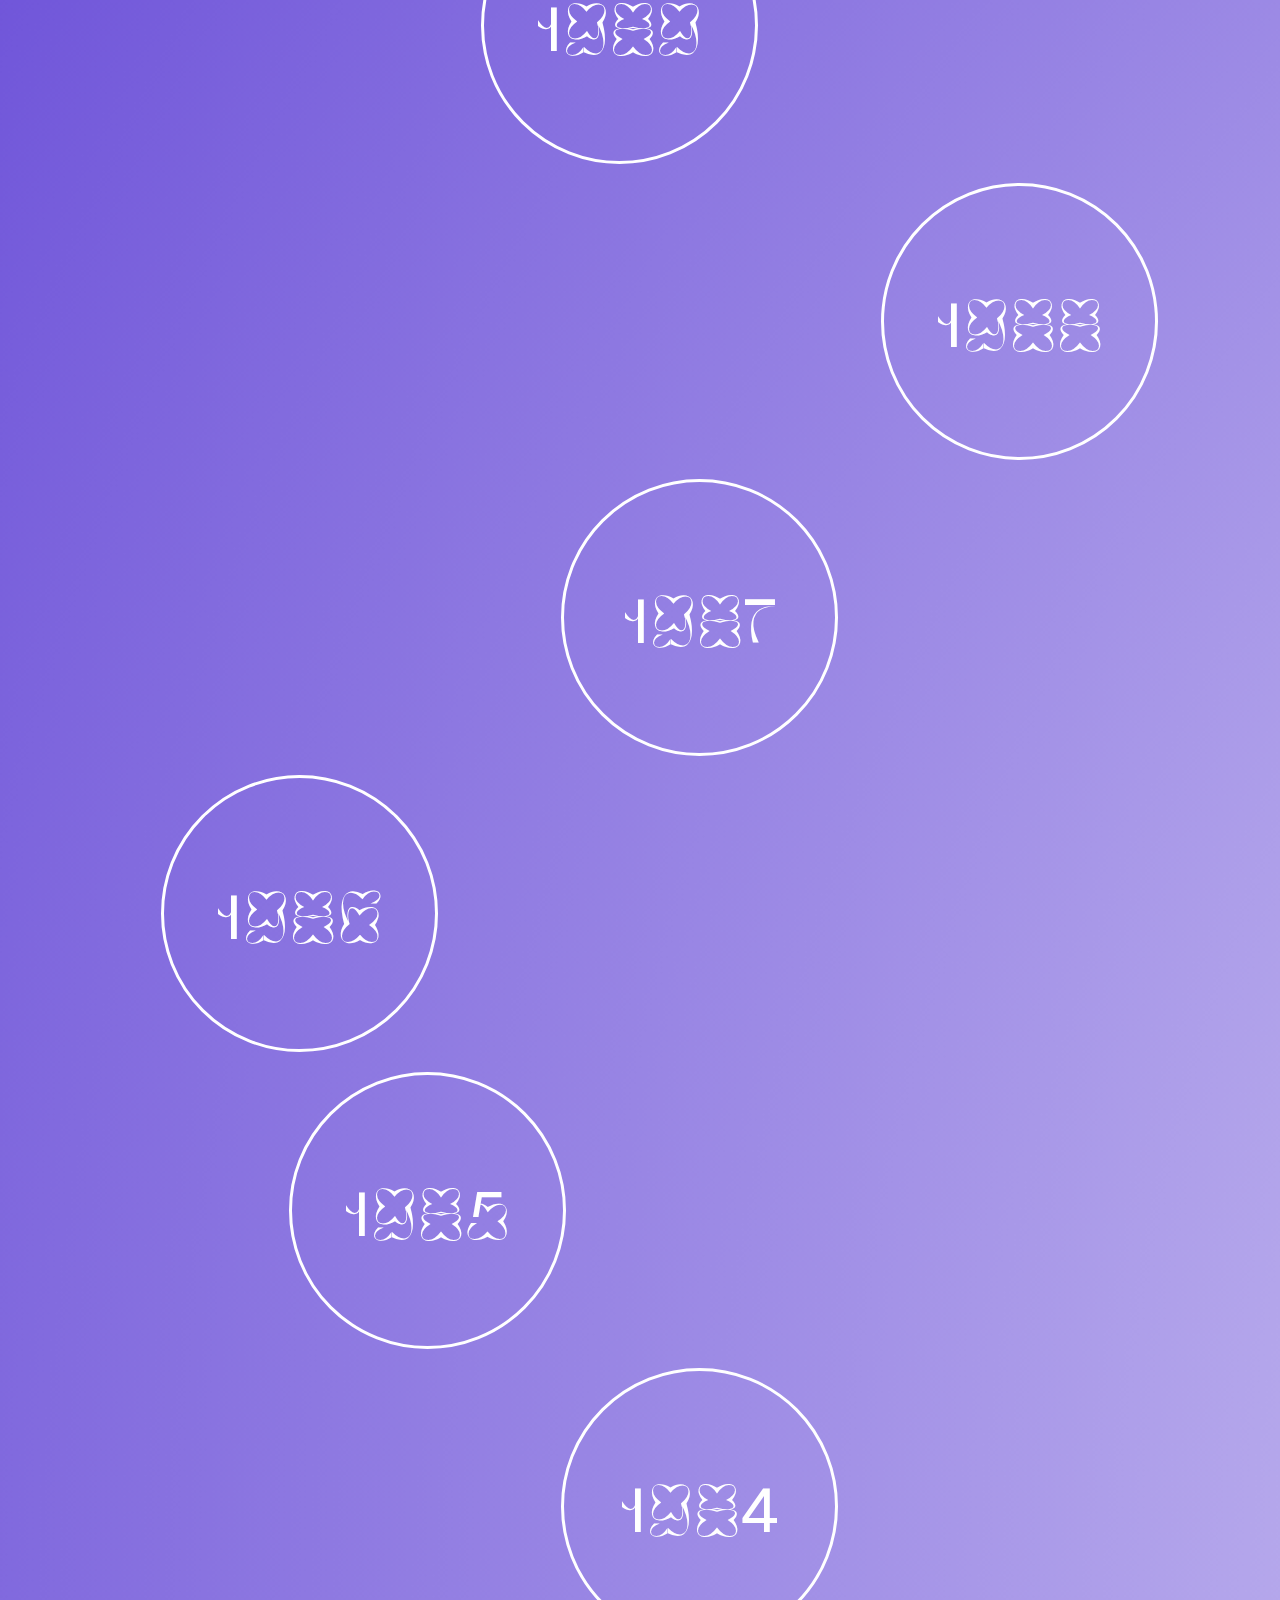
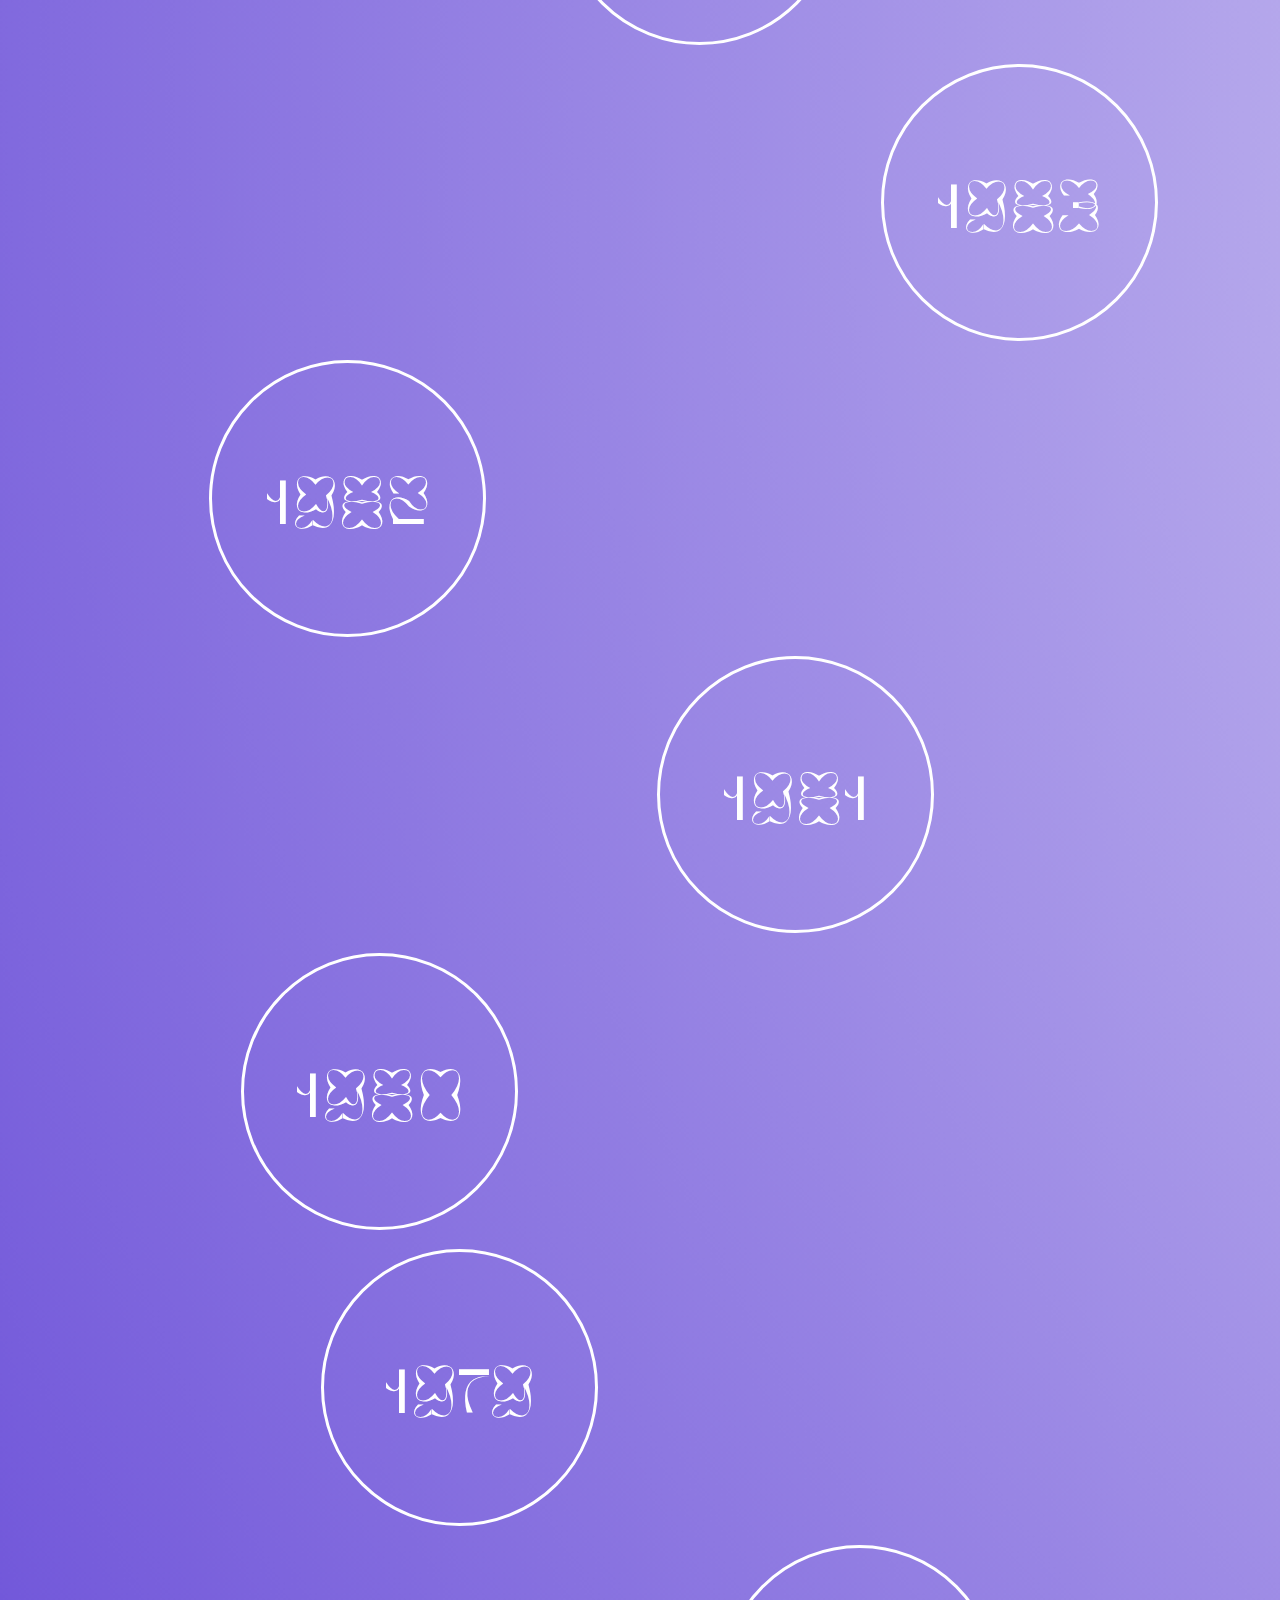
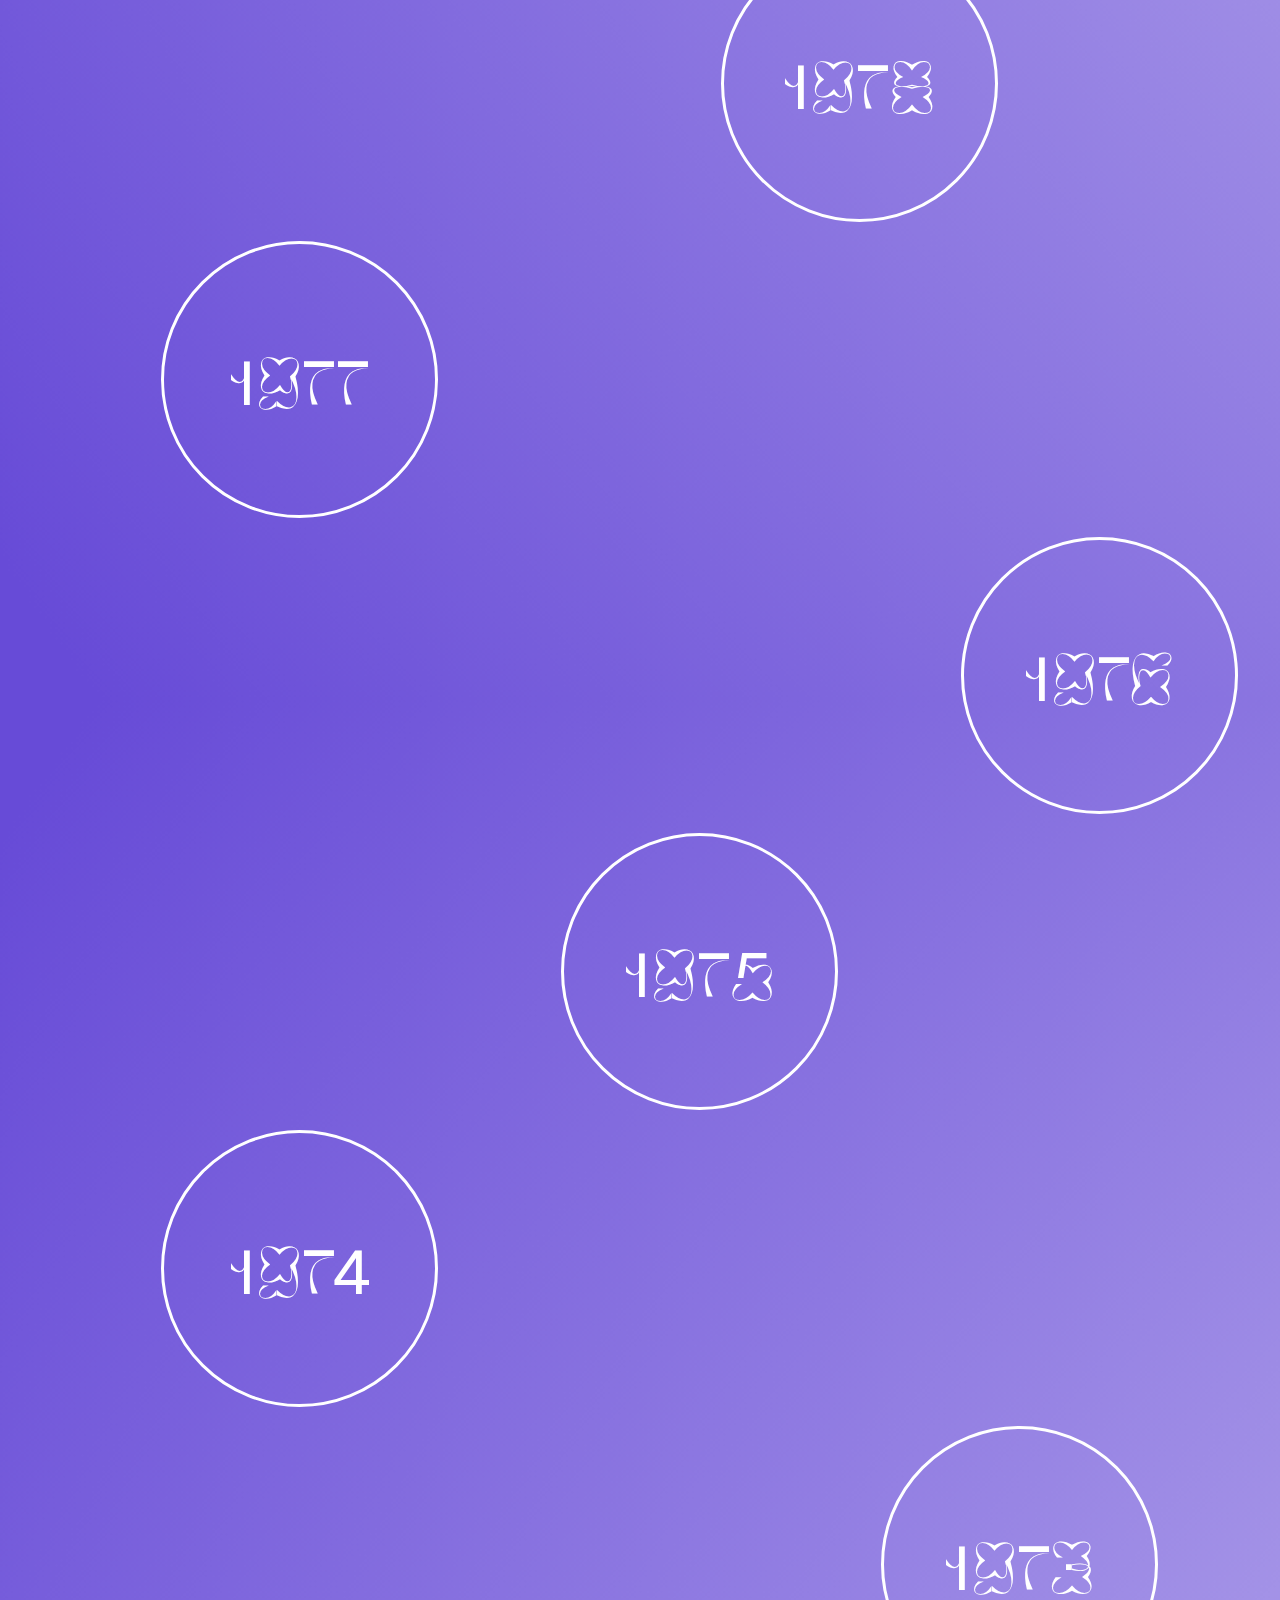
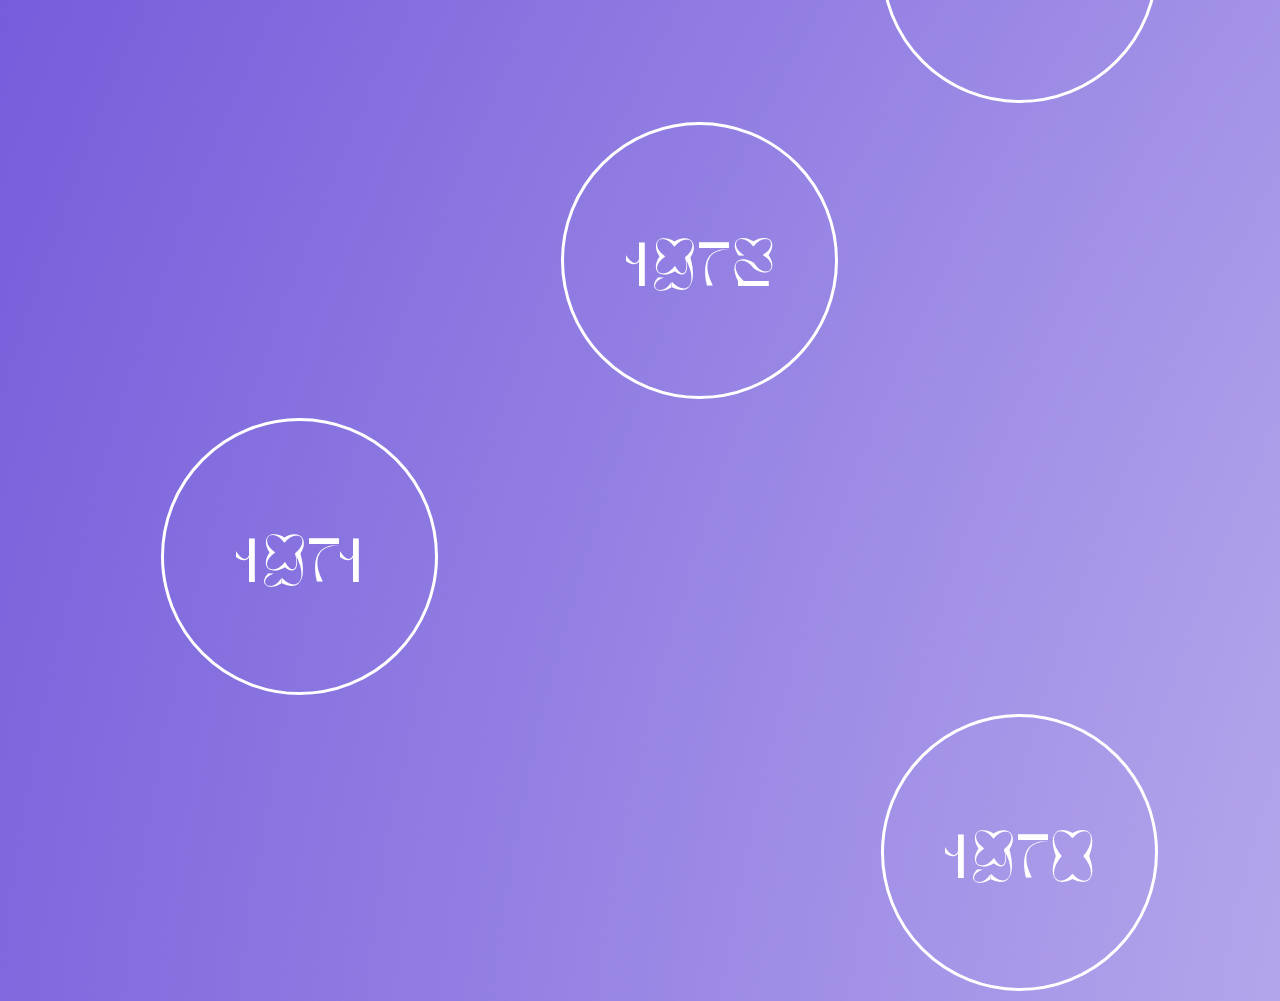
==== commit 165b8bce: "updates" ====
--- a/index.html
+++ b/index.html
@@ -19,10 +19,14 @@
         <i class="fa fa-search"></i>
       </form>
 </div>
+<div class="introduction">
+    <h3> A retrospective reflection on the intersection between <i>pop culture</i> and <i>american culture.</i> </h3> <br>
+        Spans 1970-2020
+</div>
 </header>
 <body>
     <div class="outercontainer">
-        <div class="lefttitle"> <h1> What you heard that year</h1></div>
+        <div class="lefttitle"> <h1> Sound As A Symptom</h1></div>
         <div class="innercontainer">
             <div class="rowone">
                 <a href="pages/2020/2020.html"><div class="ellipse"> 2020 </div></a>
@@ -96,6 +100,86 @@
             <div class="rowtwentyfour">
                 <a href="pages/1997/1997.html"><div class="ellipse "> 1997 </div></a>
             </div>
+            <div class="rowone">
+                <a href="pages/1996/1996.html"><div class="ellipse"> 1996 </div></a>
+            </div>
+            <div class="rowtwo">
+                <a href="pages/1995/1995.html"><div class="ellipse "> 1995 </div></a>
+            </div>
+            <div class="rowthree">
+                <a href="pages/1994/1994.html"><div class="ellipse "> 1994 </div></a>
+            </div>
+            <div class="rowfour">
+                <a href="pages/1993/1993.html"><div class="ellipse "> 1993 </div></a>
+            </div>
+            <div class="rowfive">
+                <a href="pages/1992/1992.html"><div class="ellipse "> 1992 </div></a>
+            </div>
+            <div class="rowsix">
+                <a href="pages/1991/1991.html"><div class="ellipse "> 1991 </div></a>
+            </div>
+            <div class="rowseven">
+                <a href="pages/1990/1990.html"><div class="ellipse "> 1990 </div></a>
+            </div>
+            <div class="roweight">
+                <a href="pages/1989/1989.html"><div class="ellipse "> 1989 </div></a>
+            </div>
+            <div class="rownine">
+                <a href="pages/1988/1988.html"><div class="ellipse "> 1988 </div></a>
+            </div>
+            <div class="rowten">
+                <a href="pages/1987/1987.html"><div class="ellipse "> 1987 </div></a>
+            </div>
+            <div class="roweleven">
+                <a href="pages/1986/1986.html"><div class="ellipse "> 1986 </div></a>
+            </div>
+            <div class="rowtwelve">
+                <a href="pages/1985/1985.html"><div class="ellipse "> 1985 </div></a>
+            </div>
+            <div class="rowthirteen">
+                <a href="pages/1984/1984.html"><div class="ellipse "> 1984 </div></a>
+            </div>
+            <div class="rowfourteen">
+                <a href="pages/1983/1983.html"><div class="ellipse "> 1983 </div></a>
+            </div>
+            <div class="rowfifteen">
+                <a href="pages/1982/1982.html"><div class="ellipse "> 1982 </div></a>
+            </div>
+            <div class="rowsixteen">
+                <a href="pages/1981/1981.html"><div class="ellipse "> 1981 </div></a>
+            </div>
+            <div class="rowseventeen">
+                <a href="pages/1980/1980.html"><div class="ellipse "> 1980 </div></a>
+            </div>
+            <div class="roweighteen">
+                <a href="pages/1979/1979.html"><div class="ellipse "> 1979 </div></a>
+            </div>
+            <div class="rownineteen">
+                <a href="pages/1978/1978.html"><div class="ellipse "> 1978 </div></a>
+            </div>
+            <div class="rowtwenty">
+                <a href="pages/1977/1977.html"><div class="ellipse "> 1977 </div></a>
+            </div>
+            <div class="rowtwentyone">
+                <a href="pages/1976/1976.html"><div class="ellipse "> 1976 </div></a>
+            </div>
+            <div class="rowtwentytwo">
+                <a href="pages/1975/1975.html"><div class="ellipse "> 1975 </div></a>
+            </div>
+            <div class="rowtwentythree">
+                <a href="pages/1974/1974.html"><div class="ellipse "> 1974 </div></a>
+            </div>
+            <div class="rowtwentyfour">
+                <a href="pages/1973/1973.html"><div class="ellipse "> 1973 </div></a>
+            </div>  <div class="rowtwentytwo">
+                <a href="pages/1972/1972.html"><div class="ellipse "> 1972 </div></a>
+            </div>
+            <div class="rowtwentythree">
+                <a href="pages/1971/1971.html"><div class="ellipse "> 1971 </div></a>
+            </div>
+            <div class="rowtwentyfour">
+                <a href="pages/1970/1970.html"><div class="ellipse "> 1970 </div></a>
+            </div>
 
 
 
--- a/style.css
+++ b/style.css
@@ -20,6 +20,15 @@
     src: url('../fonts/A-0-100-100.woff2') format('woff2'),
         url('../fonts/A-0-100-100.woff') format('woff');
     font-weight: normal;
+    font-style: normal;
+    font-display: swap;
+}
+
+@font-face {
+    font-family: 'Stratos';
+    src: url('../fonts/Stratos-Light.woff2') format('woff2'),
+        url('../fonts/Stratos-Light.woff') format('woff');
+    font-weight: 100;
     font-style: normal;
     font-display: swap;
 }
@@ -32,7 +41,7 @@
 transform: rotate(-90deg);
 position: absolute;
 bottom: 0;
-margin-left: -5.5em;
+margin-left: -4.5em;
 }
 
 /* outer container */
@@ -43,6 +52,17 @@
     height: 100%;
 
 
+}
+
+/*introduction*/
+.introduction {
+    display: flex;
+    justify-content: center;
+    font-family: Stratos;
+    color: white;
+    margin-left: 25em;
+    margin-right: 25em;
+   
 }
 
 
@@ -91,6 +111,47 @@
 .roweleven {
     margin-left: 5em;
 }
+.rowtwelve {
+    margin-left: 13em;
+}
+.rowthirteen {
+    margin-left: 30em;
+}
+.rowfourteen {
+    margin-left: 50em;
+}
+.rowfifteen {
+    margin-left: 8em;
+}
+.rowsixteen {
+    margin-left: 36em;
+}
+.rowseventeen {
+    margin-left: 10em;
+}
+.roweighteen {
+    margin-left: 15em;
+}
+.rownineteen {
+    margin-left: 40em;
+}
+.rowtwenty {
+    margin-left: 5em;
+}
+.rowtwentyone {
+    margin-left: 55em;
+}
+.rowtwentytwo {
+    margin-left: 30em;
+}
+.rowtwentythree {
+    margin-left: 5em;
+}
+.rowtwentyfour {
+    margin-left: 50em;
+}
+
+
 
   /*ellipse */
 .ellipse {
